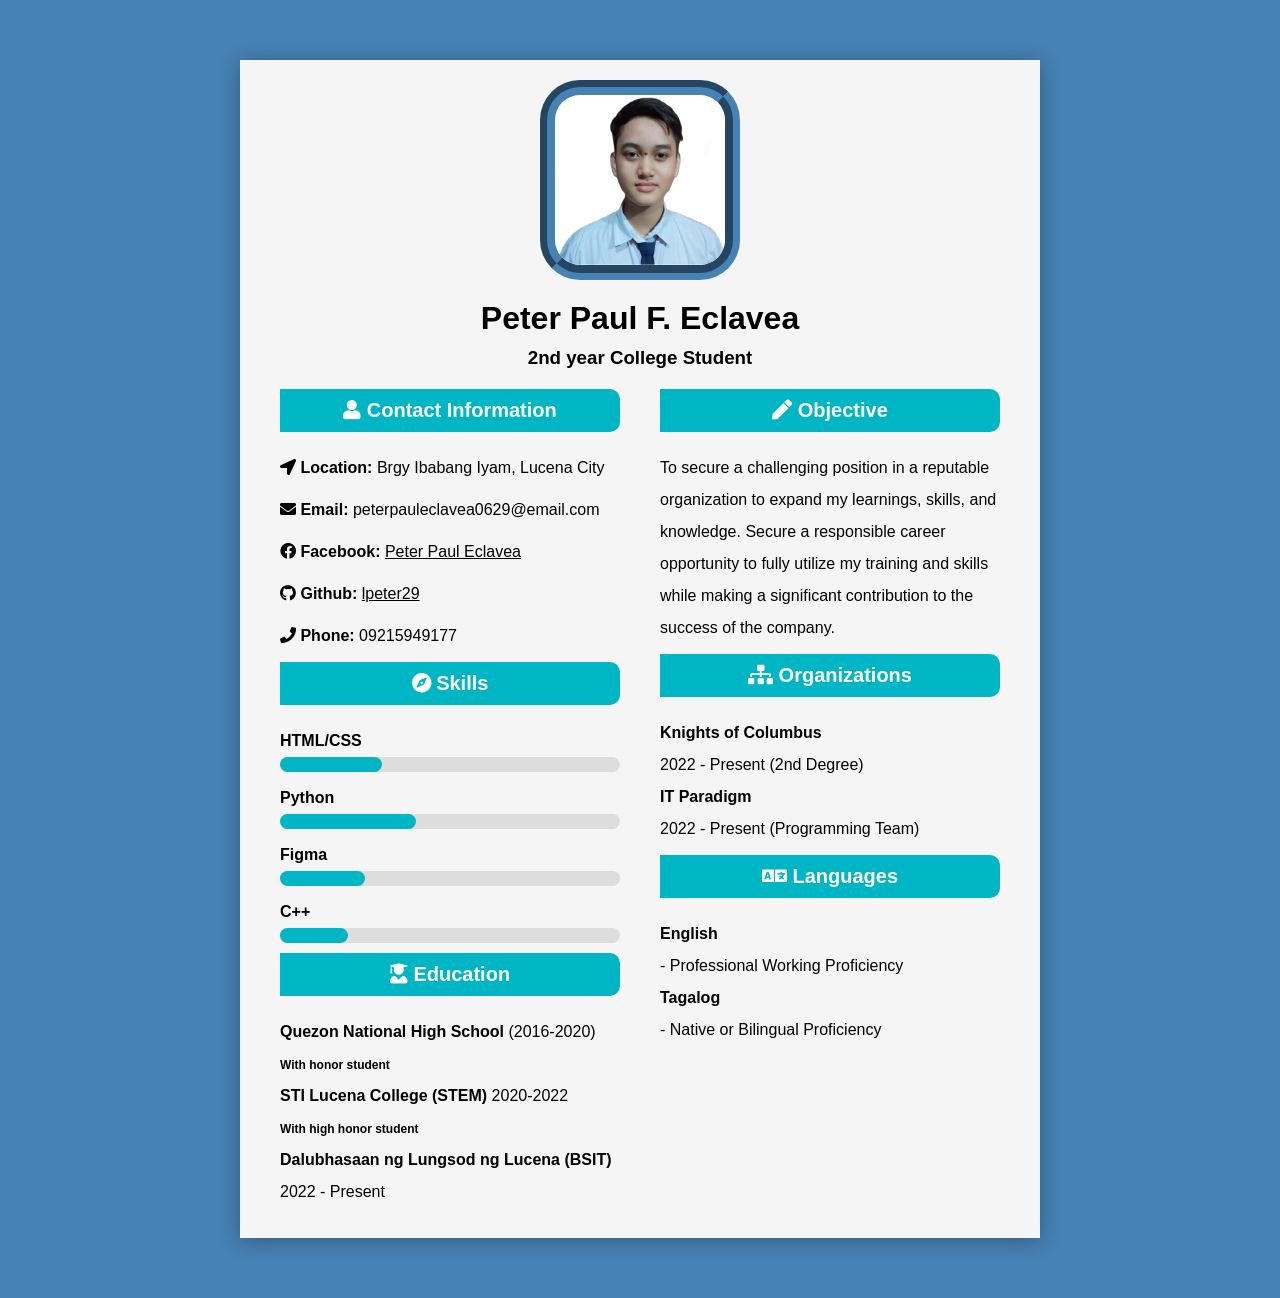
==== index.html @ e134829a "Update index.html" ====
<!DOCTYPE html>
<html lang="en">

<head>
    <meta charset="UTF-8">
    <meta http-equiv="X-UA-Compatible" content="IE=edge">
    <meta name="viewport" content="width=device-width, initial-scale=1.0">
    <title>Responsive_Resume-Eclavea</title>
	<link rel="stylesheet" href="https://cdnjs.cloudflare.com/ajax/libs/font-awesome/5.15.4/css/all.min.css">
    <style>
        * {
            box-sizing: border-box;
            margin: 0;
            padding: 0;
            font-family: 'Georgia', sans-serif;
        }

        body {
            background: steelblue;
        }

        .container {
            background: #f5f5f5;
            max-width: 800px;
            margin: 60px auto;
            padding: 20px;
            box-shadow: 0 2px 20px rgba(0, 0, 0, 0.3);
        }

        .header {
            text-align: center;
            margin-bottom: 20px;
        }

        .img-area {
            width: 200px;
            height: 200px;
            border-radius: 20%;
            overflow: hidden;
            margin: 0 auto 20px;
            border: 15px groove steelblue;
        }

        .img-area img {
            width: 100%;
			height: 100%;
            display: block;
        }

        h1,
        h3 {
            margin-bottom: 10px;
        }

        h2 {
			text-align: center;
            background: #00b6c4;
            color: #fff;
            padding: 10px;
            border-radius: 0 10px 10px 0;
            margin-bottom: 20px;
            font-size: 20px;
        }
        .honor{
            font-size: 12px;
        }
        .main {
            display: flex;
            flex-wrap: wrap;
        }

        .left,
        .right {
            flex: 1;
            padding: 0 20px;
        }
        a{
            color: black;
        }
        p,
        ul {
            line-height: 2;
            margin-bottom: 10px;
        }

        ul {
            list-style-type: none;
        }

		.skill-bar {
            width: 100%;
            height: 15px;
            background-color: #ddd;
            border-radius: 10px;
            margin-bottom: 10px;
        }

        .skill-bar-fill {
            height: 100%;
            border-radius: 10px;
            background-color: #00b6c4;
        }

        @media only screen and (max-width: 600px) {
            .left,
            .right {
                flex: none;
                width: 100%;
            }
        }
    </style>
</head>

<body>
    <div class="container">
        <div class="header">
            <div class="img-area">
                <img src="PETER PAUL F. ECLAVEA.jpeg" alt="profile_picture">
            </div>
            <h1>Peter Paul F. Eclavea</h1>
            <h3>2nd year College Student</h3>
        </div>

        <div class="main">
            <div class="left">
                <h2><i class="fas fa-user"></i> Contact Information</h2>
                <p><i class="fas fa-location-arrow"></i><strong> Location:</strong> Brgy Ibabang Iyam, Lucena City</p>
                <p><i class="fas fa-envelope"></i><strong> Email:</strong> peterpauleclavea0629@email.com</p>
                <p><i class="fab fa-facebook"></i><strong> Facebook:</strong> <a href="https://www.facebook.com/peterpaul.eclavea?mibextid=ZbWKwL"> Peter Paul Eclavea</a></p>
                <p><i class="fab fa-github"></i><strong> Github:</strong> <a href="https://github.com/lpeter29"> lpeter29</a></p>
                <p><i class="fas fa-phone"></i><strong> Phone:</strong> 09215949177</p>
                <h2><i class="fas fa-compass"></i> Skills</h2>
                <ul>
                    <li><strong>HTML/CSS</strong>
						<div class="skill-bar">
                            <div class="skill-bar-fill" style="width: 30%;"></div>
                        </div>
					</li>
                    <li><strong>Python</strong>
						<div class="skill-bar">
                            <div class="skill-bar-fill" style="width: 40%;"></div>
                        </div>
					</li>
                    <li><strong>Figma</strong>
						<div class="skill-bar">
                            <div class="skill-bar-fill" style="width: 25%;"></div>
                        </div>
					</li>
                    <li><Strong>C++</Strong>
						<div class="skill-bar">
                            <div class="skill-bar-fill" style="width: 20%;"></div>
                        </div>
					</li>
                </ul>
                <h2><i class="fas fa-user-graduate"></i> Education</h2>
                <ul>
                    <li>
                        <strong>Quezon National High School</strong> (2016-2020) <br>
                        <strong class="honor">With honor student</strong> 
                    </li>
                    <li><strong>STI Lucena College (STEM) </strong> 2020-2022 <br>
                        <strong class="honor">With high honor student</strong>
                         </li>
                    <li><strong>Dalubhasaan ng Lungsod ng Lucena (BSIT)</strong> 2022 - Present
                    </li>
                </ul>
            </div>
			<div class="right">
				<h2><i class="fas fa-pen"></i> Objective</h2>
				<p>
					To secure a challenging position in a reputable
					organization to expand my learnings, skills, and
					knowledge. Secure a responsible career
					opportunity to fully utilize my training and skills
					while making a significant contribution to the
					success of the company.
				</p>
				<h2><i class="fas fa-sitemap"></i> Organizations</h2>
				<p>
					<strong>Knights of Columbus</strong><br>
					2022 - Present (2nd Degree)
					<br>
					<strong>IT Paradigm</strong><br>
					2022 - Present (Programming Team)
				</p>
				<h2><i class="fas fa-language"></i> Languages</h2>
				<p>
					<strong>English</strong> <br> - Professional Working Proficiency <br>
					<strong>Tagalog</strong> <br> - Native or Bilingual Proficiency
				</p>
			</div>
        </div>
    </div>
</body>

</html>
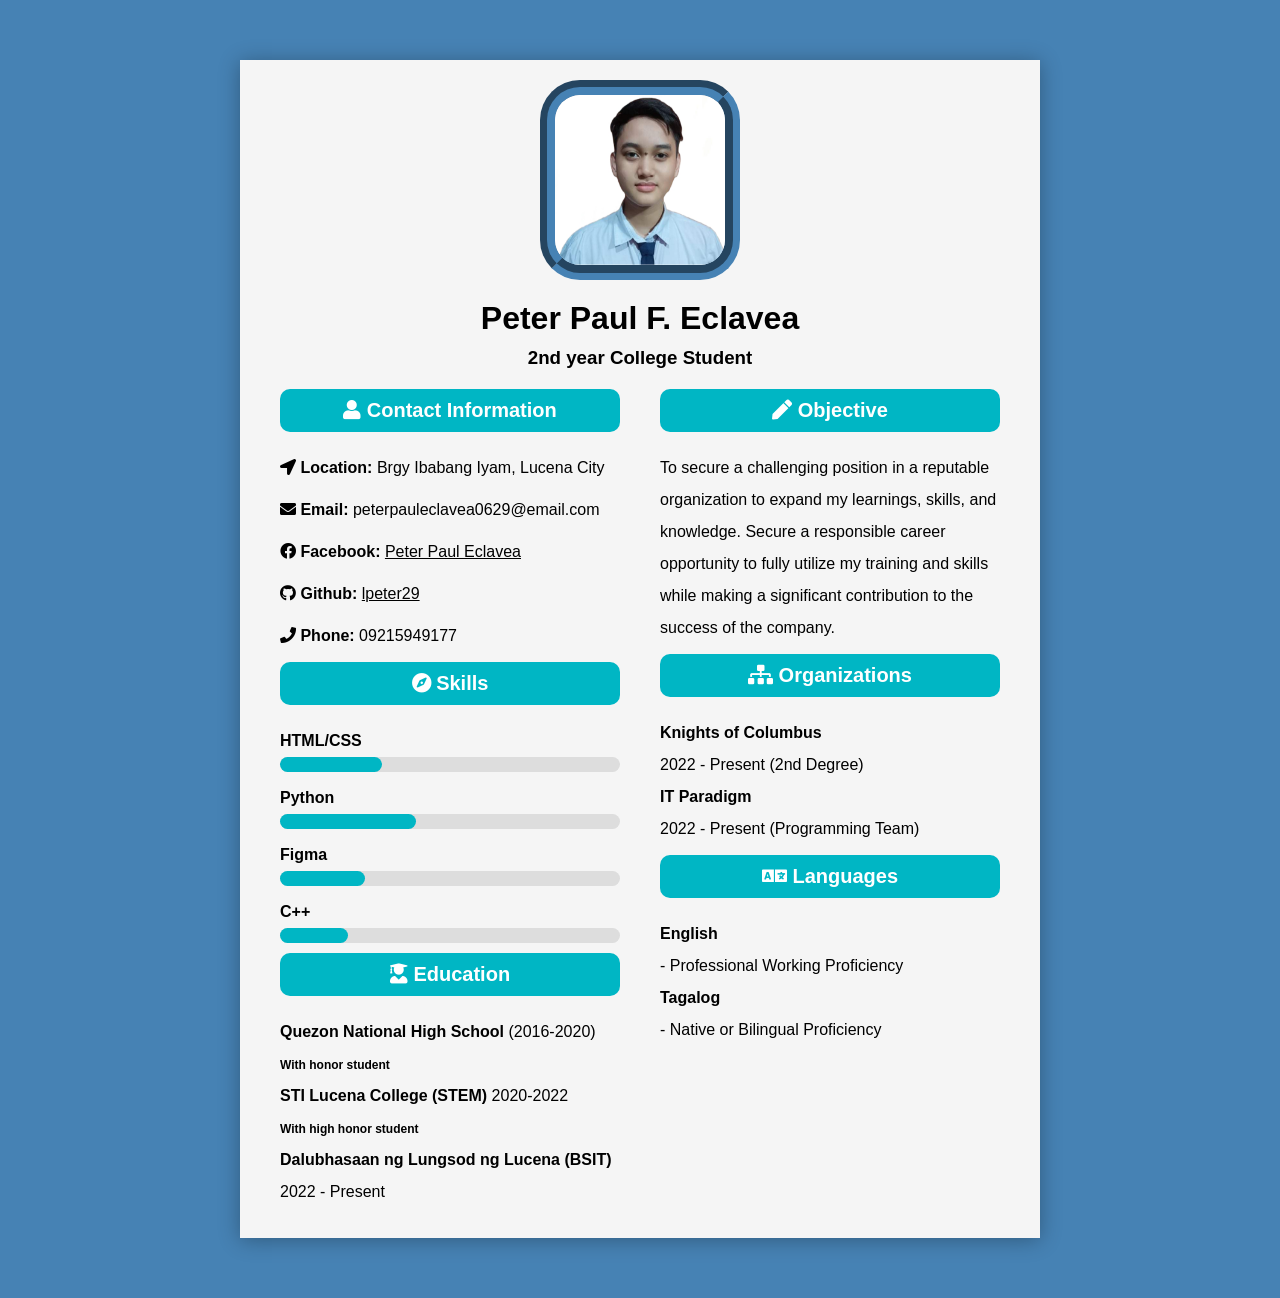
==== commit 70915dbf: "Update index.html" ====
--- a/index.html
+++ b/index.html
@@ -52,12 +52,11 @@
             margin-bottom: 10px;
         }
 
-        h2 {
-			text-align: center;
+        h2 {text-align: center;
             background: #00b6c4;
             color: #fff;
             padding: 10px;
-            border-radius: 0 10px 10px 0;
+            border-radius: 10px;
             margin-bottom: 20px;
             font-size: 20px;
         }
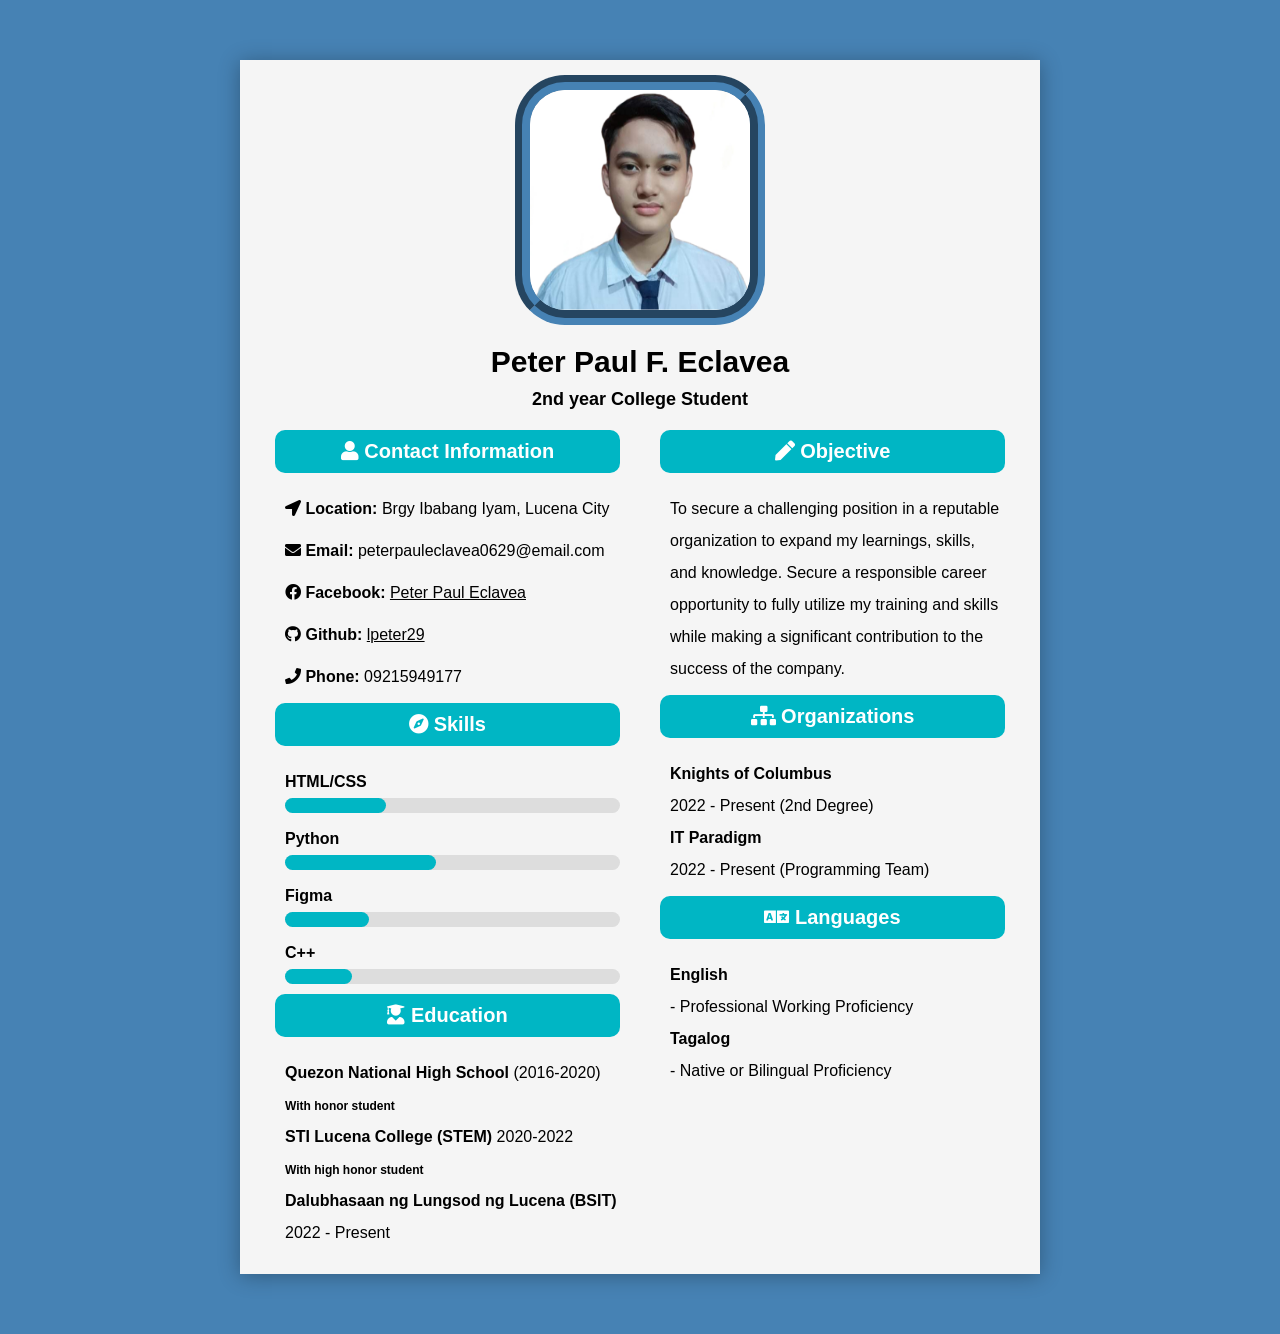
==== commit e59bb97a: "Add files via upload" ====
--- a/index.html
+++ b/index.html
@@ -23,7 +23,7 @@
             background: #f5f5f5;
             max-width: 800px;
             margin: 60px auto;
-            padding: 20px;
+            padding: 15px;
             box-shadow: 0 2px 20px rgba(0, 0, 0, 0.3);
         }
 
@@ -33,8 +33,8 @@
         }
 
         .img-area {
-            width: 200px;
-            height: 200px;
+            width: 250px;
+            height: 250px;
             border-radius: 20%;
             overflow: hidden;
             margin: 0 auto 20px;
@@ -47,12 +47,17 @@
             display: block;
         }
 
-        h1,
         h3 {
-            margin-bottom: 10px;
-        }
-
-        h2 {text-align: center;
+            font-size: 18px;
+            margin-bottom: 10px;
+        }
+        h1{
+            font-size: 30px;
+            margin-bottom: 10px;
+        }
+
+        h2 {
+			text-align: center;
             background: #00b6c4;
             color: #fff;
             padding: 10px;
@@ -80,10 +85,11 @@
         ul {
             line-height: 2;
             margin-bottom: 10px;
+            margin-left: 10px;
         }
 
         ul {
-            list-style-type: none;
+            list-style-type: none;`
         }
 
 		.skill-bar {
@@ -137,7 +143,7 @@
 					</li>
                     <li><strong>Python</strong>
 						<div class="skill-bar">
-                            <div class="skill-bar-fill" style="width: 40%;"></div>
+                            <div class="skill-bar-fill" style="width: 45%;"></div>
                         </div>
 					</li>
                     <li><strong>Figma</strong>
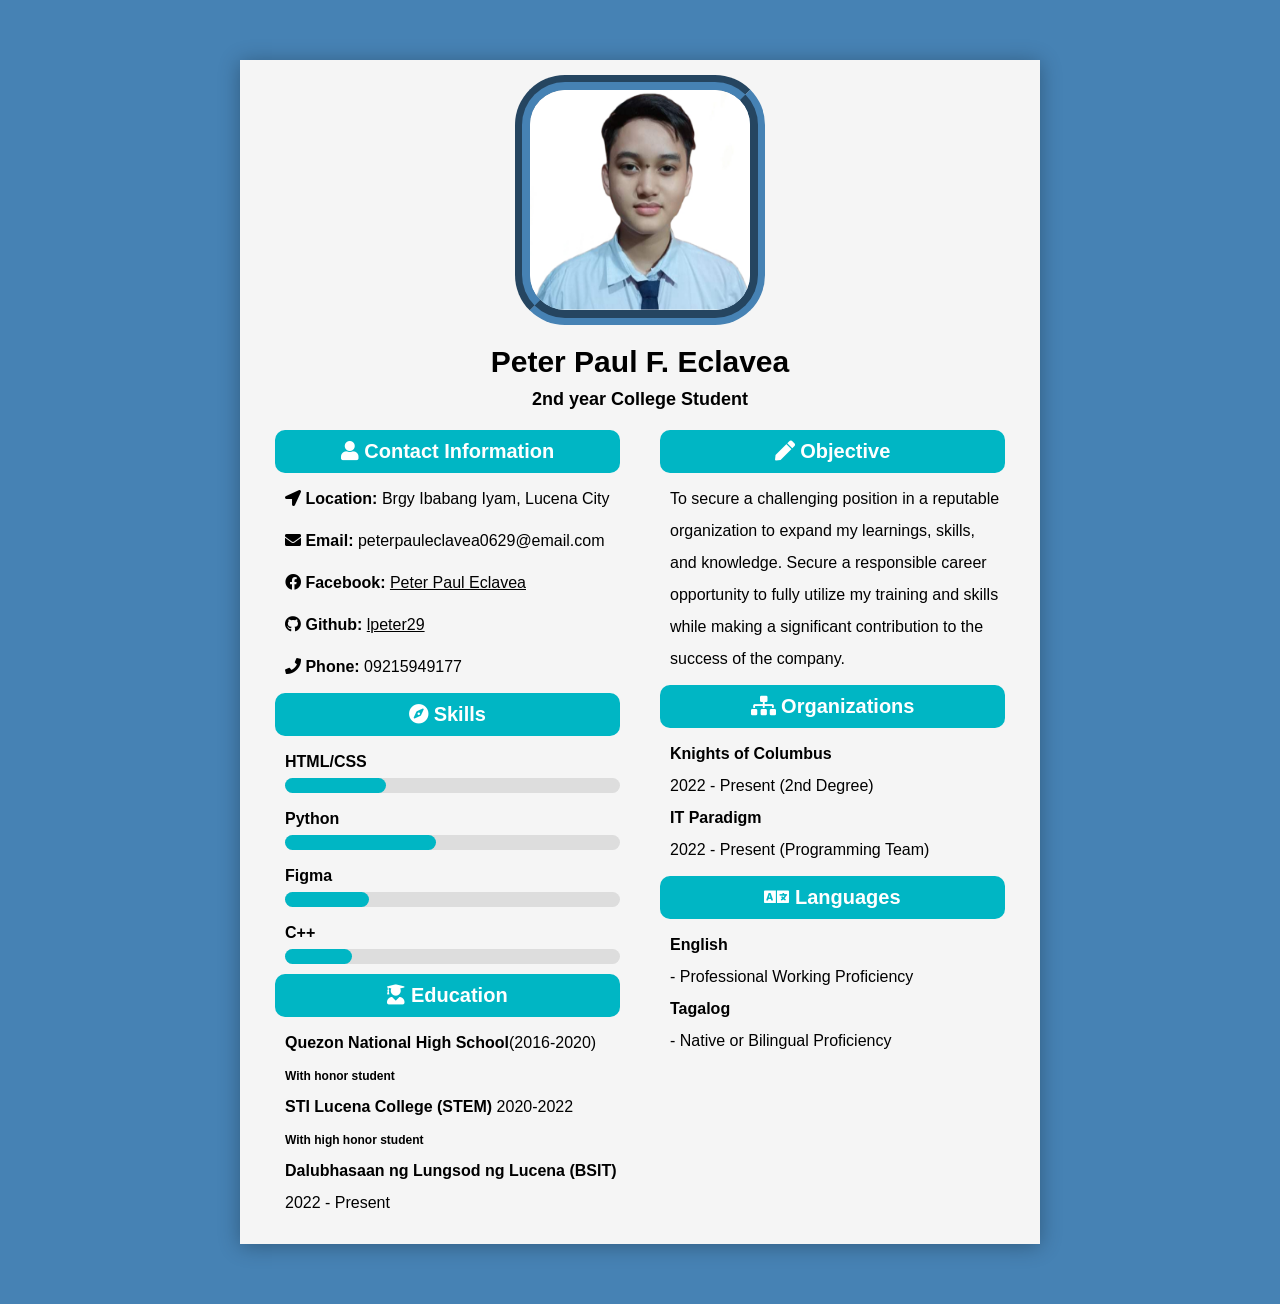
==== commit de5929d6: "Add files via upload" ====
--- a/index.html
+++ b/index.html
@@ -62,7 +62,7 @@
             color: #fff;
             padding: 10px;
             border-radius: 10px;
-            margin-bottom: 20px;
+            margin-bottom: 10px;
             font-size: 20px;
         }
         .honor{
@@ -160,7 +160,7 @@
                 <h2><i class="fas fa-user-graduate"></i> Education</h2>
                 <ul>
                     <li>
-                        <strong>Quezon National High School</strong> (2016-2020) <br>
+                        <strong>Quezon National High School</strong>(2016-2020) <br>
                         <strong class="honor">With honor student</strong> 
                     </li>
                     <li><strong>STI Lucena College (STEM) </strong> 2020-2022 <br>
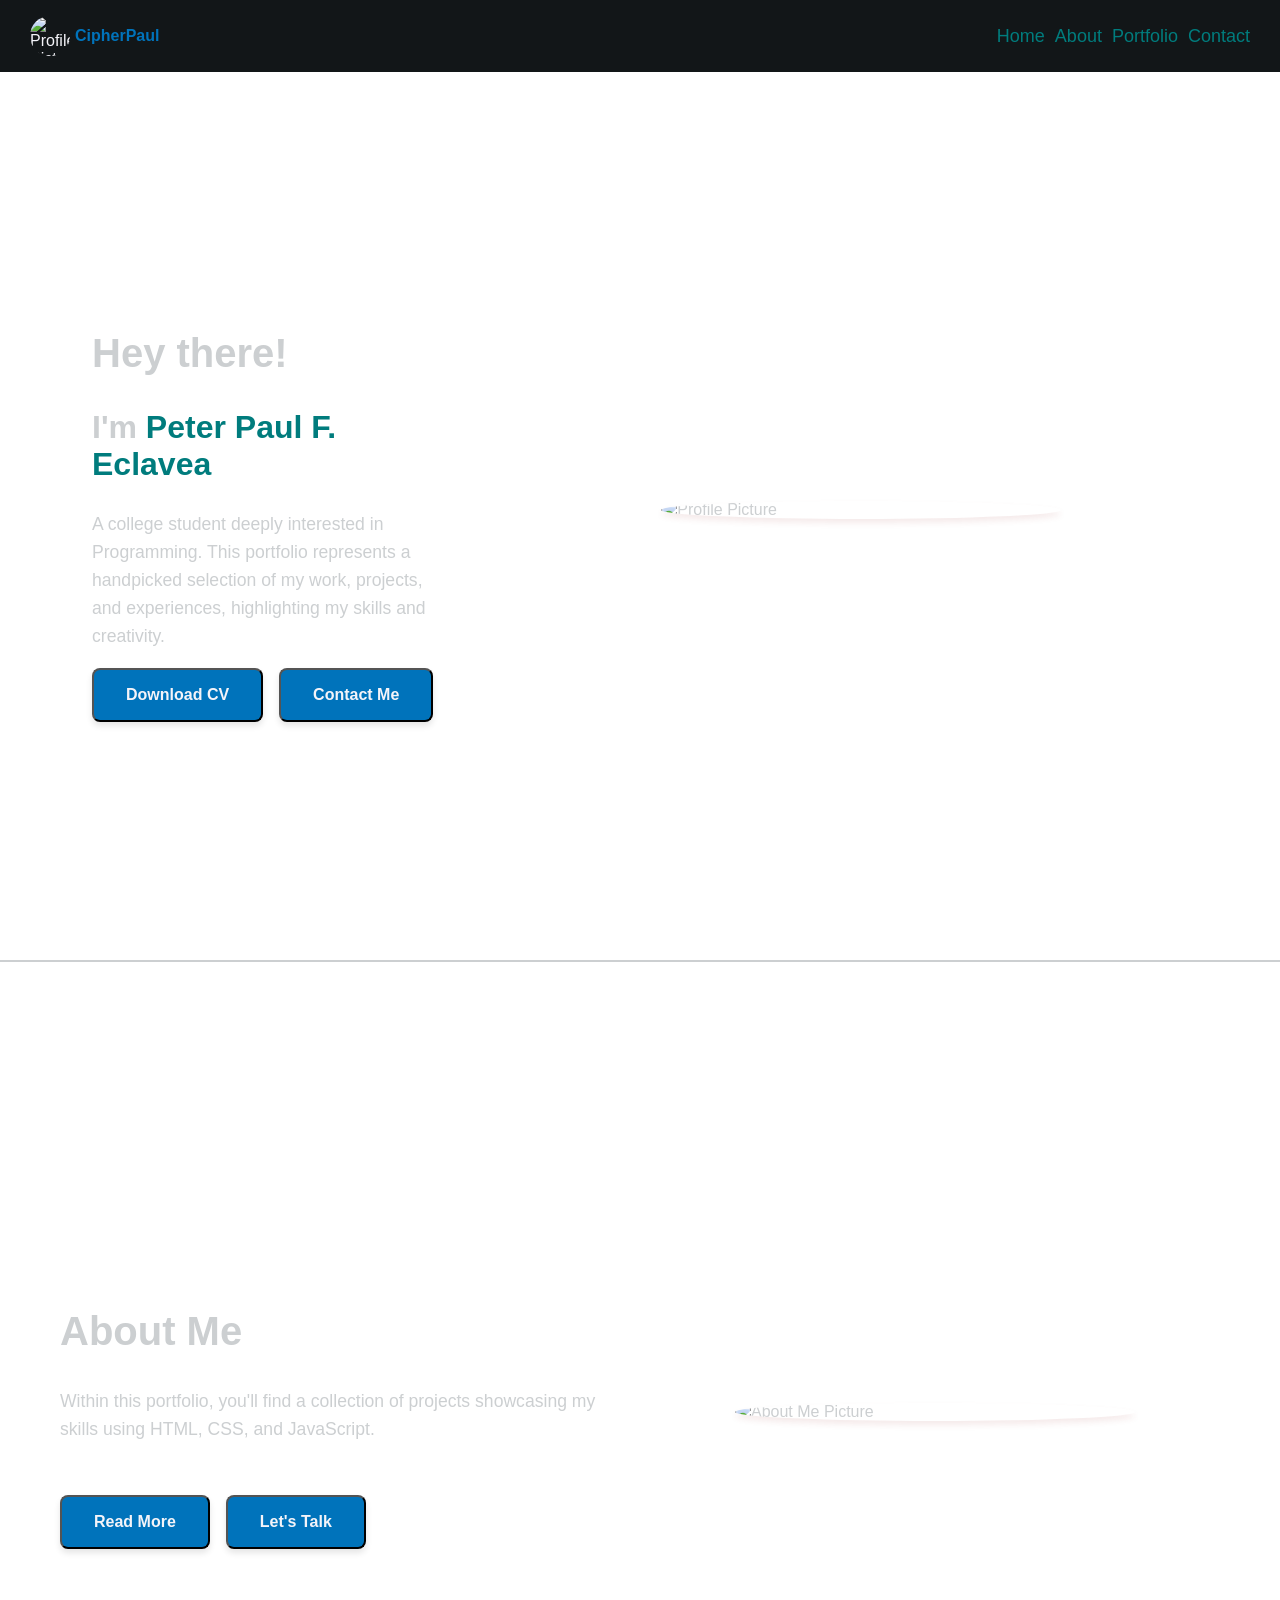
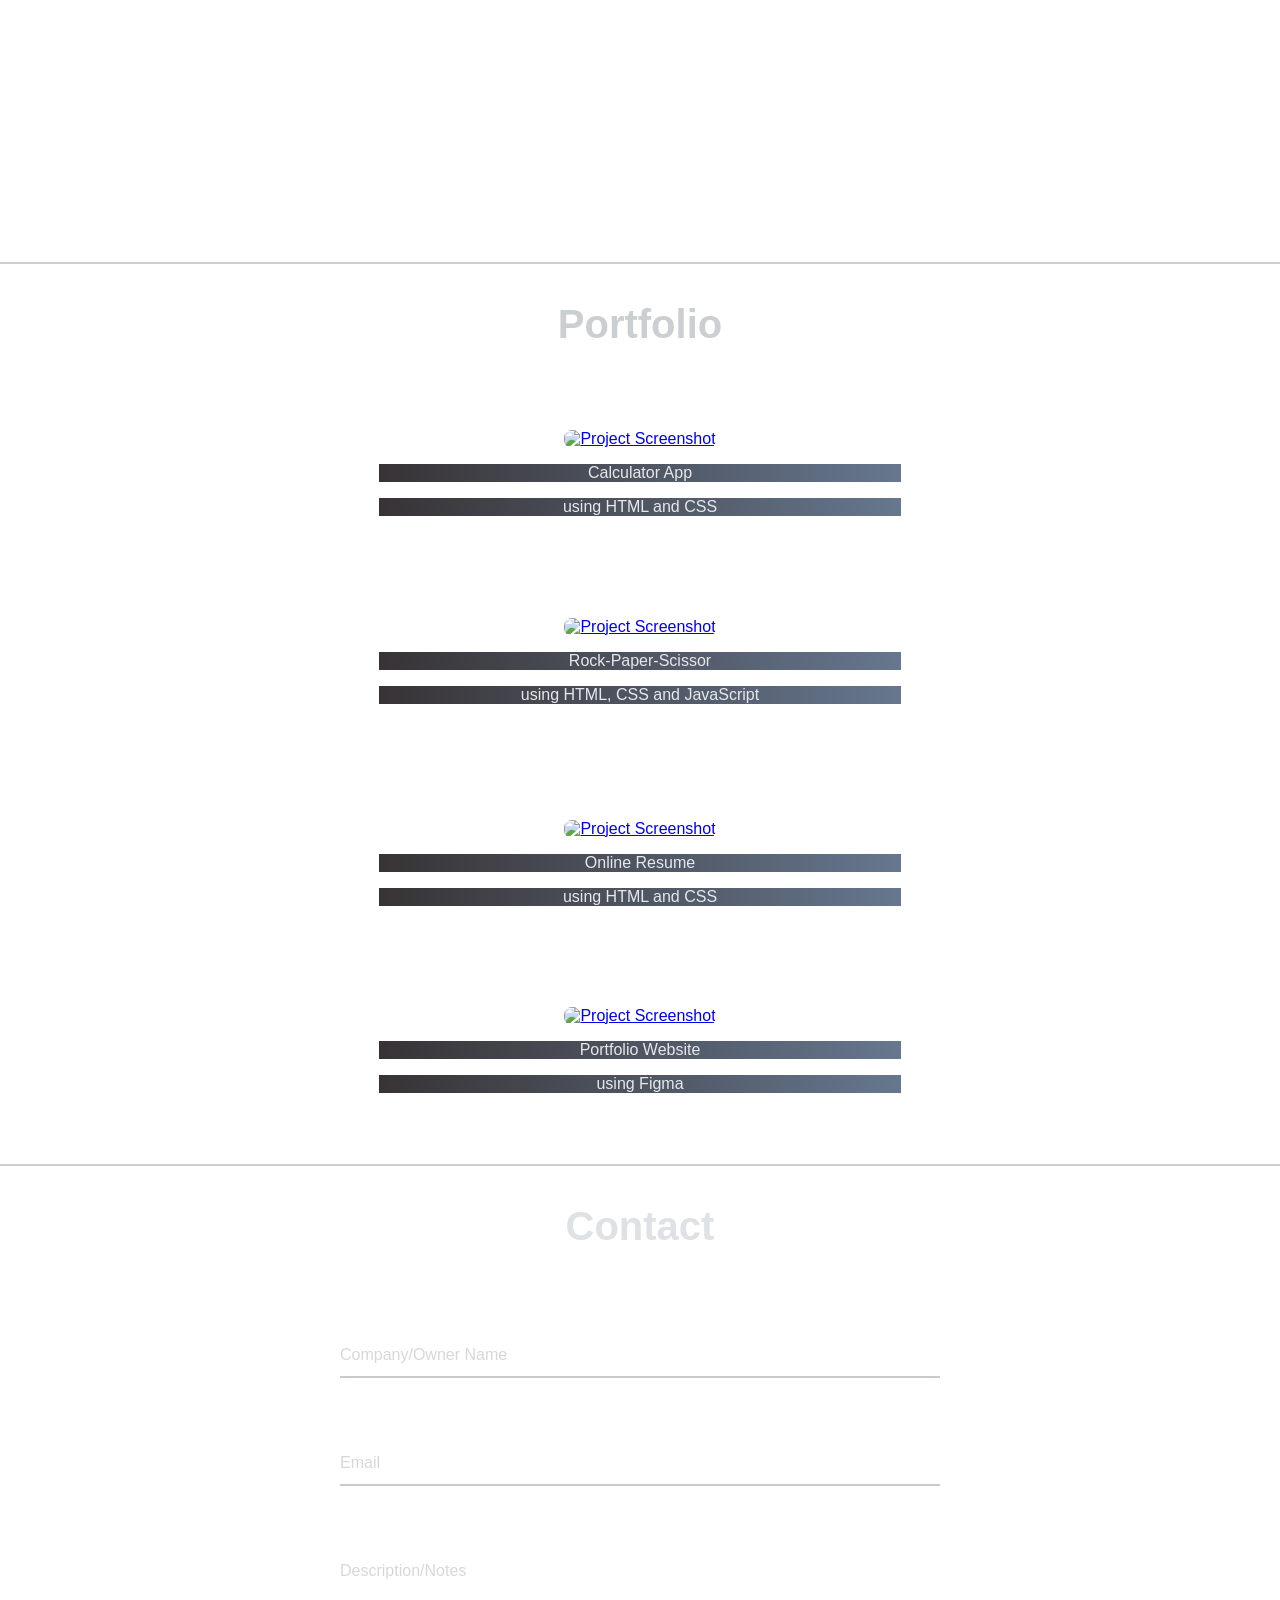
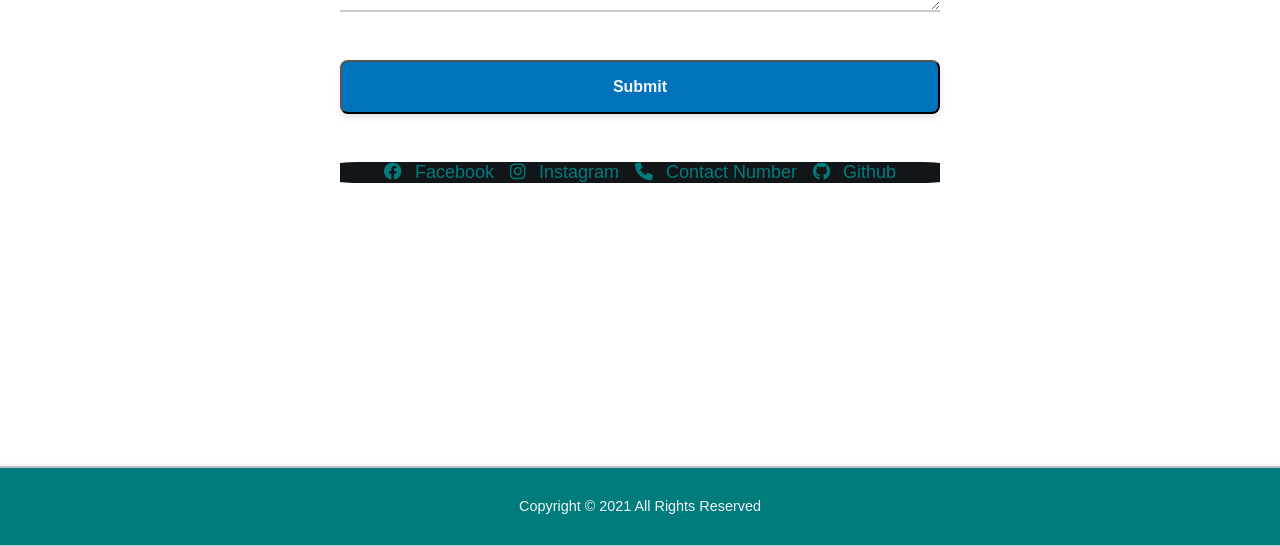
==== commit 68a0568e: "Update index.html" ====
--- a/index.html
+++ b/index.html
@@ -1,201 +1,715 @@
 <!DOCTYPE html>
-<html lang="en">
-
-<head>
+<html>
+  <head>
     <meta charset="UTF-8">
-    <meta http-equiv="X-UA-Compatible" content="IE=edge">
     <meta name="viewport" content="width=device-width, initial-scale=1.0">
-    <title>Responsive_Resume-Eclavea</title>
-	<link rel="stylesheet" href="https://cdnjs.cloudflare.com/ajax/libs/font-awesome/5.15.4/css/all.min.css">
+    <link rel="stylesheet" href="https://cdnjs.cloudflare.com/ajax/libs/font-awesome/6.0.0-beta3/css/all.min.css">
+    <meta name="viewport" content="width=device-width, initial-scale=1.0">
     <style>
-        * {
-            box-sizing: border-box;
-            margin: 0;
-            padding: 0;
-            font-family: 'Georgia', sans-serif;
-        }
-
-        body {
-            background: steelblue;
-        }
-
-        .container {
-            background: #f5f5f5;
-            max-width: 800px;
-            margin: 60px auto;
-            padding: 15px;
-            box-shadow: 0 2px 20px rgba(0, 0, 0, 0.3);
-        }
-
-        .header {
-            text-align: center;
-            margin-bottom: 20px;
-        }
-
-        .img-area {
-            width: 250px;
-            height: 250px;
-            border-radius: 20%;
-            overflow: hidden;
-            margin: 0 auto 20px;
-            border: 15px groove steelblue;
-        }
-
-        .img-area img {
-            width: 100%;
-			height: 100%;
-            display: block;
-        }
-
-        h3 {
-            font-size: 18px;
-            margin-bottom: 10px;
-        }
-        h1{
-            font-size: 30px;
-            margin-bottom: 10px;
-        }
-
-        h2 {
-			text-align: center;
-            background: #00b6c4;
-            color: #fff;
-            padding: 10px;
-            border-radius: 10px;
-            margin-bottom: 10px;
-            font-size: 20px;
-        }
-        .honor{
-            font-size: 12px;
-        }
-        .main {
+      html {
+    font-size: 16px;
+    }
+    /* ========================= BODY ========================= */
+    body {
+        font-family: Arial, sans-serif;
+        color: #dee2e4;
+        margin: 0;
+        padding: 0;
+        background-image: url('Background.png');
+        background-attachment: fixed;
+        background-size: cover;
+        background-repeat: no-repeat;
+    }
+
+
+    /* ========================= MAIN CONTAINER ========================= */
+    .main-container {
+        min-height: 100vh;
+        color: #cccfd1;
+        padding-top: 60px; /* To prevent content from hiding behind the fixed header */
+        width: 100%; /* Ensure it spans the full width */
+    }
+
+
+    /* ========================= HEADER   ========================= */
+    .header {
+        background-color: #121618;
+        color: #F4F4F9;
+        padding: 1rem;
+        padding-right: 30px;    
+        padding-left: 30px;
+        display: flex;
+        justify-content: space-between;
+        align-items: center;
+        position: fixed;
+        width: 100%;
+        top: 0;
+        z-index: 10;
+        box-sizing: border-box; /* Ensures padding is included in the element's total width and height */
+    }
+
+    .header-left {
+        display: flex;
+        align-items: center;
+        gap: 5px;
+    }
+
+    .profile-pic {
+        border-radius: 50%;
+        height: 40px;
+        width: 40px; /* Ensure the image doesn't shrink */
+        object-fit: cover; /* Maintain aspect ratio */
+    }
+
+    .header-name {
+        color: #0073BB;
+        font-size: 1rem;
+    }
+
+    /* ========================= NAVIGATION   ========================= */
+    .nav {
+        display: flex;
+        gap: 10px;
+    }
+
+    .nav-link {
+        color: #007C7D;
+        font-weight: 500;
+        text-decoration: none;
+        transition: color 0.3s ease;
+        font-size: 18px;
+    }
+
+    .nav-link:hover {
+        color: #322fb3;
+        text-decoration: underline;
+    }
+
+    /* Hamburger Menu */
+    .hamburger-menu {
+        display: none;
+        flex-direction: column;
+        cursor: pointer;
+        gap: 4px;
+    }
+
+    .hamburger-bar {
+        width: 25px;
+        height: 3px;
+        background-color: #F4F4F9;
+        transition: all 0.3s ease;
+    }
+
+    .mobile-nav {
+        display: none;
+        flex-direction: column;
+        position: absolute;
+        top: 60px;
+        right: 0;
+        background-color: #121618;
+        width: 100%; /* Adjust to occupy full width */
+        text-align: center;
+    }
+
+    .mobile-nav-link {
+        padding: 10px;
+        border-top: 1px solid #F4F4F9;
+        color: #007C7D;
+        text-decoration: none;
+        transition: background-color 0.3s ease;
+    }
+
+    .mobile-nav-link:hover {
+        background-color: #0073BB;
+        color: #F4F4F9;
+    }
+
+    /* Media Queries */
+    @media (max-width: 768px) {
+        .nav {
+            display: none;
+        }
+        .hamburger-menu {
             display: flex;
-            flex-wrap: wrap;
-        }
-
-        .left,
-        .right {
-            flex: 1;
-            padding: 0 20px;
-        }
-        a{
-            color: black;
-        }
-        p,
-        ul {
-            line-height: 2;
-            margin-bottom: 10px;
-            margin-left: 10px;
-        }
-
-        ul {
-            list-style-type: none;`
-        }
-
-		.skill-bar {
-            width: 100%;
-            height: 15px;
-            background-color: #ddd;
-            border-radius: 10px;
-            margin-bottom: 10px;
-        }
-
-        .skill-bar-fill {
-            height: 100%;
-            border-radius: 10px;
-            background-color: #00b6c4;
-        }
-
-        @media only screen and (max-width: 600px) {
-            .left,
-            .right {
-                flex: none;
-                width: 100%;
+        }
+        .mobile-nav.active {
+            display: flex;
+        }
+    }
+
+    /* ========================= SECTION ========================= */
+    .section {
+        padding: 5px;
+        min-height: 100vh; /* Ensure each section takes up at least the full screen height */
+        display: flex;
+        flex-direction: column;
+        justify-content: center;
+        align-items: center;
+        box-sizing: border-box; /* Ensures padding is included in the element's total width and height */
+    }
+
+    /* Add styles for the horizontal line */
+    hr {
+        width: 100%;
+        border: none;
+        border-top: 2px solid #cccfd1;
+        margin: 0;
+    }
+
+    /* Adjust padding and margins to better use screen space */
+    .home-content, .about-content, .portfolio-projects, .contact-form-container {
+        width: 100%;
+        max-width: 1200px;
+        padding: 20px;
+        box-sizing: border-box; /* Ensures padding is included in the element's total width and height */
+    }
+
+    .home-content, .about-content, .portfolio-projects, .contact-form-container {
+        flex-grow: 1; /* Ensures these sections grow to fill available space */
+    }
+
+
+    /* ========================= HOME SECTION   ========================= */
+    .home-content {
+        display: flex;
+        justify-content: space-between;
+        align-items: center;
+        gap: 20px; /* Adjust the gap as needed */
+    }
+
+    .home-text {
+        flex: 1; /* Adjusts the width of the text container */
+        padding: 2rem;
+    }
+
+    .home-image {
+        flex: 2; /* Adjusts the width of the image container */
+        display: flex;
+        justify-content: center; /* Centers the image horizontally */
+    }
+
+    .highlight {
+        color: #007C7D;
+    }
+
+    .button-group {
+        margin-top: 16px;
+        display: flex;
+        gap: 16px;
+        justify-content: flex-start; /* Aligns buttons to the left */
+    }
+
+    .profile-pic-large {
+        border-radius: 50%;
+        width: 100%;
+        width: 400px;
+        box-shadow: 0 4px 6px rgba(159, 52, 52, 0.1);
+        object-fit: cover; /* Maintain aspect ratio */
+    }
+
+    .home-title {
+        font-size: 2.5rem;
+        font-weight: bold;
+    }
+
+    .home-subtitle {
+        font-size: 2rem;
+        margin-top: 16px;
+    }
+
+    .home-description {
+        margin-top: 16px;
+        font-size: 1.1rem;
+        line-height: 1.6;
+    }
+
+    @media (max-width: 768px) {
+
+      .home-content {
+        flex-direction: column; /* Stack text and image vertically */
+        text-align: center;
+        }
+
+        .home-title {
+            font-size: 2rem;
+        }
+
+        .home-subtitle {
+            font-size: 1.5rem;
+        }
+
+        .home-description {
+            font-size: 1rem;
+        }
+
+        .profile-pic-large {
+            max-width: 300px;
+        }
+    }
+
+    /* ========================= ABOUT SECTION   ========================= */
+    .about-content {
+        display: flex;
+        justify-content: space-between;
+        align-items: center;
+        gap: 20px; /* Adjust the gap as needed */
+    }
+
+    .about-text {
+        flex: 1; /* Adjusts the width of the text container */
+    }
+
+    .about-image {
+        flex: 1; /* Adjusts the width of the image container */
+        display: flex;
+        justify-content: center; /* Centers the image horizontally */
+    }
+
+    .section-title {
+        font-size: 2.5rem;
+        font-weight: bold;
+    }
+
+    .section-description {
+        margin-top: 16px;
+        max-width: 40rem;
+        margin-left: 0; /* Aligns the text content to the left */
+        font-size: 1.1rem;
+        line-height: 1.6;
+    }
+
+    /* Media Queries for About Section */
+    @media (max-width: 768px) {
+      .about-content {
+          flex-direction: column; /* Stack text and image vertically */
+          text-align: center;
+      }
+      .section-title {
+          font-size: 2rem;
+      }
+      .section-description {
+          font-size: 1rem;
+      }
+      .profile-pic-large {
+          max-width: 350px;
+      }
+    }
+
+    /* ========================= PORTFOLIO SECTION   ========================= */
+    .portfolio-projects {
+    margin-top: 0px;
+    display: flex;
+    gap: 25px;
+    justify-content: center;
+    flex-wrap: wrap; /* Wrap projects in smaller screens */
+    }
+
+    .project-card {
+        background-color: transparent;
+        color: #e6e8ea;
+        padding: 20px;
+        border-radius: 25px;
+        text-align: center;
+        flex-basis: 45%; /* Take up about 45% of the container width */
+        margin: 10px;
+    }
+
+    .project-image {
+        border-radius: 8px;
+        height: 100%px;
+        width: 100%;
+    }
+
+    .project-description{
+        background: rgb(55,51,53);
+        background: linear-gradient(90deg, rgba(55,51,53,1) 0%, 
+        rgba(102,119,143,1) 100%, rgba(148,187,233,1) 100%);
+    }
+
+    /* Media Queries for Portfolio Section */
+    @media (max-width: 768px) {
+        .portfolio-projects {
+            flex-direction: column; /* Stack projects vertically */
+            align-items: center;
+        }
+        .project-card {
+            flex-basis: 100%; /* Take up full width on smaller screens */
+        }
+    }
+
+    /* ========================= CONTACT SECTION   ========================= */
+    .contact-form-container {
+        margin-top: 16px;
+        max-width: 40rem;
+        margin-left: auto;
+        margin-right: auto;
+    }
+
+    .contact-form {
+        display: flex;
+        flex-direction: column;
+        gap: 16px;
+    }
+
+    .form-control {
+        position: relative;
+        margin: 16px 0 32px;
+        width: 100%;
+    }
+
+    .form-control input,
+    .form-control textarea {
+        background-color: transparent;
+        border: 0;
+        border-bottom: 2px solid rgb(206, 200, 200);
+        display: block;
+        width: 100%;
+        padding: 12px 0;
+        font-size: 1rem;
+        color: rgb(232, 228, 228);
+    }
+
+    .form-control input:focus,
+    .form-control input:valid,
+    .form-control textarea:focus,
+    .form-control textarea:valid {
+        outline: 0;
+        border-bottom-color: #0073BB;
+    }
+
+    .form-control label {
+        position: absolute;
+        top: 12px;
+        left: 0;
+        pointer-events: none;
+    }
+
+    .form-control label span {
+        display: inline-block;
+        font-size: 1rem;
+        min-width: 5px;
+        color: rgb(219, 214, 214);
+        transition: 0.3s cubic-bezier(0.68, -0.55, 0.265, 1.55);
+    }
+
+    .form-control input:focus + label span,
+    .form-control input:valid + label span,
+    .form-control textarea:focus + label span,
+    .form-control textarea:valid + label span {
+        color: #0073BB;
+        transform: translateY(-24px);
+    }
+
+    /* ========================= SOCIAL LINKS ========================= */
+    .social-links {
+        margin-top: 3rem;
+        display: flex;
+        gap: 16px;
+        justify-content: center;
+        background-color: #121618;
+        border-radius: 5%;
+        font-size: 20px;
+    }
+
+    .nav-link i {
+        margin-right: 8px;
+    }
+
+    .nav-link:hover i {
+        color: #322fb3; /* Match the hover color of the text */
+    }
+
+
+    /* ========================= FOOTER   ========================= */
+    .footer {
+        background-color: #007C7D;
+        color: #F4F4F9;
+        padding: 16px;
+        text-align: center;
+        font-size: 0.9rem;
+        box-shadow: 0 -2px 4px rgba(0, 0, 0, 0.1);
+    }
+
+    /* ========================= BUTTON ========================= */
+    .custom-button {
+        background-color: #0073BB;
+        color: #F4F4F9;
+        padding: 1rem 2rem;
+        border-radius: 8px;
+        box-shadow: 0 4px 6px rgba(0, 0, 0, 0.1);
+        transition: background-color 0.3s ease, transform 0.3s ease, box-shadow 0.3s ease;
+        font-size: 1rem;
+        font-weight: 600;
+        cursor: pointer;
+    }
+
+    .custom-button:hover {
+        background-color: #007C7D;
+        box-shadow: 0 6px 8px rgba(0, 0, 0, 0.2);
+        transform: translateY(-2px);
+    }
+
+    .custom-button:active {
+        background-color: #007C7D;
+        box-shadow: 0 4px 6px rgba(0, 0, 0, 0.1);
+        transform: translateY(0);
+    }
+
+
+    </style>
+  </head>
+  
+<body>
+  <!-- ========================= MAIN CONTAINER ========================= -->
+  <div class="main-container">
+    
+    <!-- ========================= HEADER SECTION ========================= -->
+    <div class="header">
+      <div class="header-left">
+          <img src="icon.png" alt="Profile Picture" class="profile-pic">
+          <h1 class="header-name">CipherPaul</h1>
+      </div>
+      <nav class="nav">
+          <a href="#home" class="nav-link">Home</a>
+          <a href="#about" class="nav-link">About</a>
+          <a href="#portfolio" class="nav-link">Portfolio</a>
+          <a href="#contact" class="nav-link">Contact</a>
+      </nav>
+      <div class="hamburger-menu">
+          <span class="hamburger-bar"></span>
+          <span class="hamburger-bar"></span>
+          <span class="hamburger-bar"></span>
+      </div>
+      <div class="mobile-nav">
+        <a href="#home" class="mobile-nav-link">Home</a>
+        <a href="#about" class="mobile-nav-link">About</a>
+        <a href="#portfolio" class="mobile-nav-link">Portfolio</a>
+        <a href="#contact" class="mobile-nav-link">Contact</a>
+    </div>  
+  </div>
+      
+    <!-- ========================= HOME SECTION ========================= -->
+    <section id="home" class="section home">
+      <div class="home-content">
+        <div class="home-text">
+          <h1 class="home-title">Hey there!</h1>
+          <h2 class="home-subtitle">I'm <span class="highlight">Peter Paul F. Eclavea</span></h2>
+          <p class="home-description">
+            A college student deeply interested in Programming. This portfolio represents a handpicked selection of my work, 
+            projects, and experiences, highlighting my skills and creativity.
+          </p>
+          <div class="button-group">
+            <button id="download-cv" class="custom-button">Download CV</button>
+            <button id="contact-me" class="custom-button">Contact Me</button>
+          </div>
+        </div>
+        <div class="home-image">
+          <img src="E-SPORTS_PETER PAUL F. ECLAVEA.jpeg" alt="Profile Picture" class="profile-pic-large">
+        </div>
+      </div>
+    </section>
+    <hr>
+
+    <!-- ========================= ABOUT SECTION ========================= -->
+    <section id="about" class="section about">
+      <div class="about-content">
+        <div class="about-text">
+          <h2 class="section-title">About Me</h2>
+          <p class="section-description">Within this portfolio, you'll find a collection of projects showcasing my skills 
+            using HTML, CSS, and JavaScript.</p>
+            <br>
+          <div class="button-group">
+            <button id="read-more" class="custom-button">Read More</button>
+            <button id="lets-talk" class="custom-button">Let's Talk</button>
+          </div>
+        </div>
+        <div class="about-image">
+          <img src="Figma1 1.png" alt="About Me Picture" class="profile-pic-large">
+        </div>
+      </div>
+    </section>
+    <hr>    
+
+    <!-- ========================= PORTFOLIO SECTION ========================= -->
+    <section id="portfolio" class="section portfolio">
+      <div class="section-content">
+        <h2 class="section-title">Portfolio</h2>
+      </div>
+      <div class="portfolio-projects">
+        <div class="project-card">
+          <a href="https://lpeter29.github.io/ipt101-calculator-app/"
+          target="_blank">
+          <img src="calculator.png" alt="Project Screenshot" class="project-image">
+          </a> 
+          <p class="project-description">
+            Calculator App 
+          </p>
+          <p class="project-description">
+            using HTML and CSS
+          </p>
+        </div>
+        <div class="project-card">
+          <a href="https://lpeter29.github.io/rock-paper-scissor/"
+          target="_blank">
+          <img src="RPS.png" alt="Project Screenshot" class="project-image">
+          </a> 
+          <p class="project-description">
+            Rock-Paper-Scissor 
+          </p>
+          <p class="project-description">
+            using HTML, CSS and JavaScript
+          </p>
+        </div>
+      </div>
+      <div class="portfolio-projects">
+        <div class="project-card">
+          <a href="https://lpeter29.github.io/online-resume/"
+          target="_blank">
+          <img src="Resume.png" alt="Project Screenshot" class="project-image">
+          </a> 
+          <p class="project-description">
+            Online Resume
+          </p>
+          <p class="project-description">
+            using HTML and CSS
+          </p>
+        </div>
+        <div class="project-card">
+          <a href="https://www.figma.com/design/afpDk86HjbRmfwtWAv6ROt/ASSIGNMENT-%232_ECLAVEA?node-id=0-1&t=83sp2s0pV6yRqWm7-1"
+          target="_blank">
+          <img src="Desktop - 1.png" alt="Project Screenshot" class="project-image">
+          </a> 
+          <p class="project-description">
+            Portfolio Website
+          </p>
+          <p class="project-description">
+            using Figma
+          </p>
+        </div>
+      </div>
+    </div>
+    </section>
+    <hr>
+
+    <!-- ========================= CONTACT SECTION ========================= -->
+    <section id="contact" class="section contact">
+      <div class="section-content">
+        <h2 class="section-title">Contact</h2>
+      </div>
+      <div class="contact-form-container">
+        <form class="contact-form">
+          <div class="form-control">
+            <input type="text" required>
+            <label><span>Company/Owner Name</span></label>
+          </div>
+          <div class="form-control">
+            <input type="text" required>
+            <label><span>Email</span></label>
+          </div>
+          <div class="form-control">
+            <textarea required></textarea>
+            <label><span>Description/Notes</span></label>
+          </div>
+          <button id="submit-form" type="submit" class="custom-button">Submit</button>
+        </form>
+        <div class="social-links">
+          <a href="https://www.facebook.com/peterpaul.eclavea?mibextid=ZbWKwL" target="_blank" class="nav-link"><i class="fab fa-facebook"></i> Facebook</a>
+          <a href="https://www.instagram.com/lpeter_29/" target="_blank" class="nav-link"><i class="fab fa-instagram"></i> Instagram</a>
+          <a href="#" id="copy-number" class="nav-link"><i class="fas fa-phone"></i> Contact Number</a>
+          <a href="https://github.com/lpeter29" target="_blank" class="nav-link"><i class="fab fa-github"></i> Github</a>
+        </div>
+  
+      </div>
+    </section>
+    <hr>
+
+    <!-- ========================= FOOTER SECTION ========================= -->
+    <footer class="footer">
+      <p>Copyright &copy; 2021 All Rights Reserved</p>
+    </footer>
+    <hr>
+  </div>
+
+  <script>
+        document.addEventListener('DOMContentLoaded', function() {
+        const links = document.querySelectorAll('.nav-link');
+        links.forEach(link => {
+            link.addEventListener('click', function(e) {
+                e.preventDefault();
+                const targetId = this.getAttribute('href').substring(1);
+                const targetSection = document.getElementById(targetId);
+                if (targetSection) {
+                    window.scrollTo({
+                        top: targetSection.offsetTop - document.querySelector('.header').offsetHeight,
+                        behavior: 'smooth'
+                    });
+                }
+            });
+        });
+
+        const mobileLinks = document.querySelectorAll('.mobile-nav-link');
+        mobileLinks.forEach(link => {
+            link.addEventListener('click', function(e) {
+                e.preventDefault();
+                const targetId = this.getAttribute('href').substring(1);
+                const targetSection = document.getElementById(targetId);
+                if (targetSection) {
+                    // Close mobile navigation menu
+                    mobileNav.classList.remove('active');
+                    document.body.style.overflow = ''; // Re-enable scrolling
+                    // Scroll to section with smooth behavior
+                    window.scrollTo({
+                        top: targetSection.offsetTop - document.querySelector('.header').offsetHeight,
+                        behavior: 'smooth'
+                    });
+                }
+            });
+        });
+
+        const hamburgerMenu = document.querySelector('.hamburger-menu');
+        const mobileNav = document.querySelector('.mobile-nav');
+
+        hamburgerMenu.addEventListener('click', () => {
+            mobileNav.classList.toggle('active');
+            if (mobileNav.classList.contains('active')) {
+                document.body.style.overflow = 'hidden'; // Disable scrolling on the body when menu is open
+            } else {
+                document.body.style.overflow = ''; // Re-enable scrolling when menu is closed
             }
-        }
-    </style>
-</head>
-
-<body>
-    <div class="container">
-        <div class="header">
-            <div class="img-area">
-                <img src="PETER PAUL F. ECLAVEA.jpeg" alt="profile_picture">
-            </div>
-            <h1>Peter Paul F. Eclavea</h1>
-            <h3>2nd year College Student</h3>
-        </div>
-
-        <div class="main">
-            <div class="left">
-                <h2><i class="fas fa-user"></i> Contact Information</h2>
-                <p><i class="fas fa-location-arrow"></i><strong> Location:</strong> Brgy Ibabang Iyam, Lucena City</p>
-                <p><i class="fas fa-envelope"></i><strong> Email:</strong> peterpauleclavea0629@email.com</p>
-                <p><i class="fab fa-facebook"></i><strong> Facebook:</strong> <a href="https://www.facebook.com/peterpaul.eclavea?mibextid=ZbWKwL"> Peter Paul Eclavea</a></p>
-                <p><i class="fab fa-github"></i><strong> Github:</strong> <a href="https://github.com/lpeter29"> lpeter29</a></p>
-                <p><i class="fas fa-phone"></i><strong> Phone:</strong> 09215949177</p>
-                <h2><i class="fas fa-compass"></i> Skills</h2>
-                <ul>
-                    <li><strong>HTML/CSS</strong>
-						<div class="skill-bar">
-                            <div class="skill-bar-fill" style="width: 30%;"></div>
-                        </div>
-					</li>
-                    <li><strong>Python</strong>
-						<div class="skill-bar">
-                            <div class="skill-bar-fill" style="width: 45%;"></div>
-                        </div>
-					</li>
-                    <li><strong>Figma</strong>
-						<div class="skill-bar">
-                            <div class="skill-bar-fill" style="width: 25%;"></div>
-                        </div>
-					</li>
-                    <li><Strong>C++</Strong>
-						<div class="skill-bar">
-                            <div class="skill-bar-fill" style="width: 20%;"></div>
-                        </div>
-					</li>
-                </ul>
-                <h2><i class="fas fa-user-graduate"></i> Education</h2>
-                <ul>
-                    <li>
-                        <strong>Quezon National High School</strong>(2016-2020) <br>
-                        <strong class="honor">With honor student</strong> 
-                    </li>
-                    <li><strong>STI Lucena College (STEM) </strong> 2020-2022 <br>
-                        <strong class="honor">With high honor student</strong>
-                         </li>
-                    <li><strong>Dalubhasaan ng Lungsod ng Lucena (BSIT)</strong> 2022 - Present
-                    </li>
-                </ul>
-            </div>
-			<div class="right">
-				<h2><i class="fas fa-pen"></i> Objective</h2>
-				<p>
-					To secure a challenging position in a reputable
-					organization to expand my learnings, skills, and
-					knowledge. Secure a responsible career
-					opportunity to fully utilize my training and skills
-					while making a significant contribution to the
-					success of the company.
-				</p>
-				<h2><i class="fas fa-sitemap"></i> Organizations</h2>
-				<p>
-					<strong>Knights of Columbus</strong><br>
-					2022 - Present (2nd Degree)
-					<br>
-					<strong>IT Paradigm</strong><br>
-					2022 - Present (Programming Team)
-				</p>
-				<h2><i class="fas fa-language"></i> Languages</h2>
-				<p>
-					<strong>English</strong> <br> - Professional Working Proficiency <br>
-					<strong>Tagalog</strong> <br> - Native or Bilingual Proficiency
-				</p>
-			</div>
-        </div>
-    </div>
+        });
+            
+        // Adding event listeners to buttons for notifications
+        document.getElementById('download-cv').addEventListener('click', function() {
+            alert('CV Downloading...');
+        });
+
+        document.getElementById('contact-me').addEventListener('click', function() {
+            alert('Contact form opening...');
+        });
+
+        document.getElementById('read-more').addEventListener('click', function() {
+            alert('Loading more info...');
+        });
+
+        document.getElementById('lets-talk').addEventListener('click', function() {
+            alert('Opening chat...');
+        });
+
+        document.getElementById('submit-form').addEventListener('click', function(e) {
+            e.preventDefault(); // Prevent form submission for the demo
+            alert('Form submitted!');
+        });
+        document.getElementById('copy-number').addEventListener('click', function(e) {
+            e.preventDefault();
+            const phoneNumber = '09215949177';
+            navigator.clipboard.writeText(phoneNumber).then(function() {
+                alert('Phone number copied to clipboard!');
+            }, function(err) {
+                alert('Failed to copy text: ' + err);
+            });
+        });
+    });
+
+  </script>
 </body>
-
 </html>
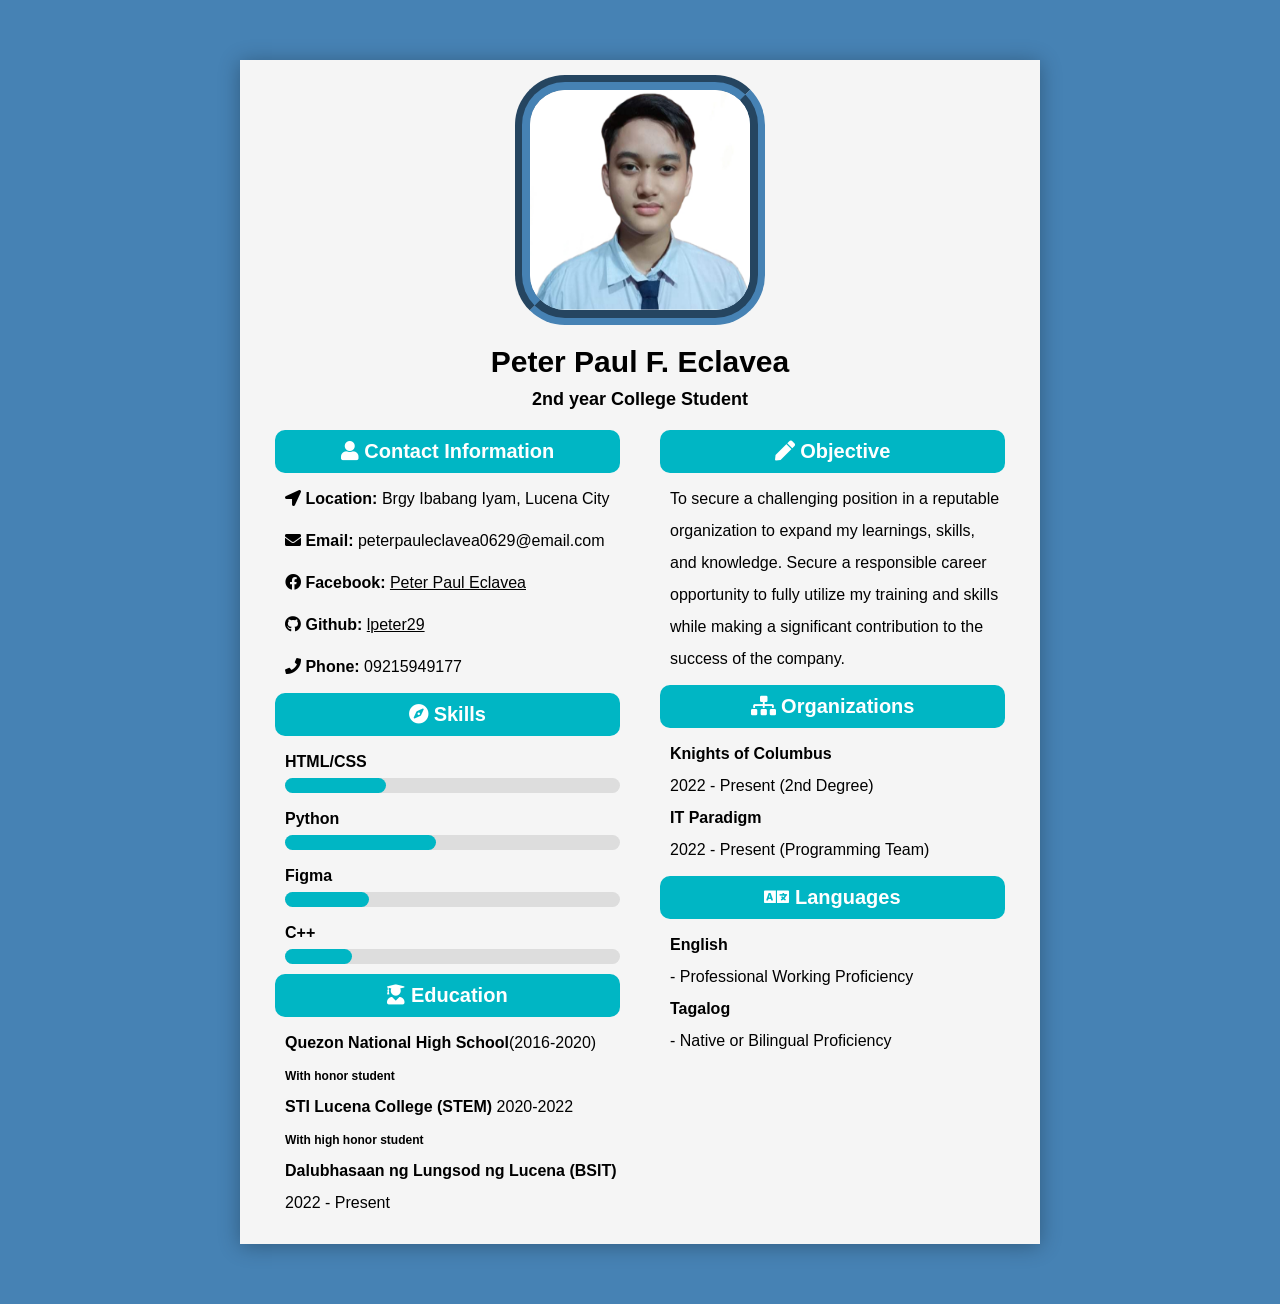
==== commit 49eb001d: "Update index.html" ====
--- a/index.html
+++ b/index.html
@@ -1,715 +1,201 @@
 <!DOCTYPE html>
-<html>
-  <head>
+<html lang="en">
+
+<head>
     <meta charset="UTF-8">
+    <meta http-equiv="X-UA-Compatible" content="IE=edge">
     <meta name="viewport" content="width=device-width, initial-scale=1.0">
-    <link rel="stylesheet" href="https://cdnjs.cloudflare.com/ajax/libs/font-awesome/6.0.0-beta3/css/all.min.css">
-    <meta name="viewport" content="width=device-width, initial-scale=1.0">
+    <title>Responsive_Resume-Eclavea</title>
+	<link rel="stylesheet" href="https://cdnjs.cloudflare.com/ajax/libs/font-awesome/5.15.4/css/all.min.css">
     <style>
-      html {
-    font-size: 16px;
-    }
-    /* ========================= BODY ========================= */
-    body {
-        font-family: Arial, sans-serif;
-        color: #dee2e4;
-        margin: 0;
-        padding: 0;
-        background-image: url('Background.png');
-        background-attachment: fixed;
-        background-size: cover;
-        background-repeat: no-repeat;
-    }
-
-
-    /* ========================= MAIN CONTAINER ========================= */
-    .main-container {
-        min-height: 100vh;
-        color: #cccfd1;
-        padding-top: 60px; /* To prevent content from hiding behind the fixed header */
-        width: 100%; /* Ensure it spans the full width */
-    }
-
-
-    /* ========================= HEADER   ========================= */
-    .header {
-        background-color: #121618;
-        color: #F4F4F9;
-        padding: 1rem;
-        padding-right: 30px;    
-        padding-left: 30px;
-        display: flex;
-        justify-content: space-between;
-        align-items: center;
-        position: fixed;
-        width: 100%;
-        top: 0;
-        z-index: 10;
-        box-sizing: border-box; /* Ensures padding is included in the element's total width and height */
-    }
-
-    .header-left {
-        display: flex;
-        align-items: center;
-        gap: 5px;
-    }
-
-    .profile-pic {
-        border-radius: 50%;
-        height: 40px;
-        width: 40px; /* Ensure the image doesn't shrink */
-        object-fit: cover; /* Maintain aspect ratio */
-    }
-
-    .header-name {
-        color: #0073BB;
-        font-size: 1rem;
-    }
-
-    /* ========================= NAVIGATION   ========================= */
-    .nav {
-        display: flex;
-        gap: 10px;
-    }
-
-    .nav-link {
-        color: #007C7D;
-        font-weight: 500;
-        text-decoration: none;
-        transition: color 0.3s ease;
-        font-size: 18px;
-    }
-
-    .nav-link:hover {
-        color: #322fb3;
-        text-decoration: underline;
-    }
-
-    /* Hamburger Menu */
-    .hamburger-menu {
-        display: none;
-        flex-direction: column;
-        cursor: pointer;
-        gap: 4px;
-    }
-
-    .hamburger-bar {
-        width: 25px;
-        height: 3px;
-        background-color: #F4F4F9;
-        transition: all 0.3s ease;
-    }
-
-    .mobile-nav {
-        display: none;
-        flex-direction: column;
-        position: absolute;
-        top: 60px;
-        right: 0;
-        background-color: #121618;
-        width: 100%; /* Adjust to occupy full width */
-        text-align: center;
-    }
-
-    .mobile-nav-link {
-        padding: 10px;
-        border-top: 1px solid #F4F4F9;
-        color: #007C7D;
-        text-decoration: none;
-        transition: background-color 0.3s ease;
-    }
-
-    .mobile-nav-link:hover {
-        background-color: #0073BB;
-        color: #F4F4F9;
-    }
-
-    /* Media Queries */
-    @media (max-width: 768px) {
-        .nav {
-            display: none;
-        }
-        .hamburger-menu {
+        * {
+            box-sizing: border-box;
+            margin: 0;
+            padding: 0;
+            font-family: 'Georgia', sans-serif;
+        }
+
+        body {
+            background: steelblue;
+        }
+
+        .container {
+            background: #f5f5f5;
+            max-width: 800px;
+            margin: 60px auto;
+            padding: 15px;
+            box-shadow: 0 2px 20px rgba(0, 0, 0, 0.3);
+        }
+
+        .header {
+            text-align: center;
+            margin-bottom: 20px;
+        }
+
+        .img-area {
+            width: 250px;
+            height: 250px;
+            border-radius: 20%;
+            overflow: hidden;
+            margin: 0 auto 20px;
+            border: 15px groove steelblue;
+        }
+
+        .img-area img {
+            width: 100%;
+			height: 100%;
+            display: block;
+        }
+
+        h3 {
+            font-size: 18px;
+            margin-bottom: 10px;
+        }
+        h1{
+            font-size: 30px;
+            margin-bottom: 10px;
+        }
+
+        h2 {
+			text-align: center;
+            background: #00b6c4;
+            color: #fff;
+            padding: 10px;
+            border-radius: 10px;
+            margin-bottom: 10px;
+            font-size: 20px;
+        }
+        .honor{
+            font-size: 12px;
+        }
+        .main {
             display: flex;
-        }
-        .mobile-nav.active {
-            display: flex;
-        }
-    }
-
-    /* ========================= SECTION ========================= */
-    .section {
-        padding: 5px;
-        min-height: 100vh; /* Ensure each section takes up at least the full screen height */
-        display: flex;
-        flex-direction: column;
-        justify-content: center;
-        align-items: center;
-        box-sizing: border-box; /* Ensures padding is included in the element's total width and height */
-    }
-
-    /* Add styles for the horizontal line */
-    hr {
-        width: 100%;
-        border: none;
-        border-top: 2px solid #cccfd1;
-        margin: 0;
-    }
-
-    /* Adjust padding and margins to better use screen space */
-    .home-content, .about-content, .portfolio-projects, .contact-form-container {
-        width: 100%;
-        max-width: 1200px;
-        padding: 20px;
-        box-sizing: border-box; /* Ensures padding is included in the element's total width and height */
-    }
-
-    .home-content, .about-content, .portfolio-projects, .contact-form-container {
-        flex-grow: 1; /* Ensures these sections grow to fill available space */
-    }
-
-
-    /* ========================= HOME SECTION   ========================= */
-    .home-content {
-        display: flex;
-        justify-content: space-between;
-        align-items: center;
-        gap: 20px; /* Adjust the gap as needed */
-    }
-
-    .home-text {
-        flex: 1; /* Adjusts the width of the text container */
-        padding: 2rem;
-    }
-
-    .home-image {
-        flex: 2; /* Adjusts the width of the image container */
-        display: flex;
-        justify-content: center; /* Centers the image horizontally */
-    }
-
-    .highlight {
-        color: #007C7D;
-    }
-
-    .button-group {
-        margin-top: 16px;
-        display: flex;
-        gap: 16px;
-        justify-content: flex-start; /* Aligns buttons to the left */
-    }
-
-    .profile-pic-large {
-        border-radius: 50%;
-        width: 100%;
-        width: 400px;
-        box-shadow: 0 4px 6px rgba(159, 52, 52, 0.1);
-        object-fit: cover; /* Maintain aspect ratio */
-    }
-
-    .home-title {
-        font-size: 2.5rem;
-        font-weight: bold;
-    }
-
-    .home-subtitle {
-        font-size: 2rem;
-        margin-top: 16px;
-    }
-
-    .home-description {
-        margin-top: 16px;
-        font-size: 1.1rem;
-        line-height: 1.6;
-    }
-
-    @media (max-width: 768px) {
-
-      .home-content {
-        flex-direction: column; /* Stack text and image vertically */
-        text-align: center;
-        }
-
-        .home-title {
-            font-size: 2rem;
-        }
-
-        .home-subtitle {
-            font-size: 1.5rem;
-        }
-
-        .home-description {
-            font-size: 1rem;
-        }
-
-        .profile-pic-large {
-            max-width: 300px;
-        }
-    }
-
-    /* ========================= ABOUT SECTION   ========================= */
-    .about-content {
-        display: flex;
-        justify-content: space-between;
-        align-items: center;
-        gap: 20px; /* Adjust the gap as needed */
-    }
-
-    .about-text {
-        flex: 1; /* Adjusts the width of the text container */
-    }
-
-    .about-image {
-        flex: 1; /* Adjusts the width of the image container */
-        display: flex;
-        justify-content: center; /* Centers the image horizontally */
-    }
-
-    .section-title {
-        font-size: 2.5rem;
-        font-weight: bold;
-    }
-
-    .section-description {
-        margin-top: 16px;
-        max-width: 40rem;
-        margin-left: 0; /* Aligns the text content to the left */
-        font-size: 1.1rem;
-        line-height: 1.6;
-    }
-
-    /* Media Queries for About Section */
-    @media (max-width: 768px) {
-      .about-content {
-          flex-direction: column; /* Stack text and image vertically */
-          text-align: center;
-      }
-      .section-title {
-          font-size: 2rem;
-      }
-      .section-description {
-          font-size: 1rem;
-      }
-      .profile-pic-large {
-          max-width: 350px;
-      }
-    }
-
-    /* ========================= PORTFOLIO SECTION   ========================= */
-    .portfolio-projects {
-    margin-top: 0px;
-    display: flex;
-    gap: 25px;
-    justify-content: center;
-    flex-wrap: wrap; /* Wrap projects in smaller screens */
-    }
-
-    .project-card {
-        background-color: transparent;
-        color: #e6e8ea;
-        padding: 20px;
-        border-radius: 25px;
-        text-align: center;
-        flex-basis: 45%; /* Take up about 45% of the container width */
-        margin: 10px;
-    }
-
-    .project-image {
-        border-radius: 8px;
-        height: 100%px;
-        width: 100%;
-    }
-
-    .project-description{
-        background: rgb(55,51,53);
-        background: linear-gradient(90deg, rgba(55,51,53,1) 0%, 
-        rgba(102,119,143,1) 100%, rgba(148,187,233,1) 100%);
-    }
-
-    /* Media Queries for Portfolio Section */
-    @media (max-width: 768px) {
-        .portfolio-projects {
-            flex-direction: column; /* Stack projects vertically */
-            align-items: center;
-        }
-        .project-card {
-            flex-basis: 100%; /* Take up full width on smaller screens */
-        }
-    }
-
-    /* ========================= CONTACT SECTION   ========================= */
-    .contact-form-container {
-        margin-top: 16px;
-        max-width: 40rem;
-        margin-left: auto;
-        margin-right: auto;
-    }
-
-    .contact-form {
-        display: flex;
-        flex-direction: column;
-        gap: 16px;
-    }
-
-    .form-control {
-        position: relative;
-        margin: 16px 0 32px;
-        width: 100%;
-    }
-
-    .form-control input,
-    .form-control textarea {
-        background-color: transparent;
-        border: 0;
-        border-bottom: 2px solid rgb(206, 200, 200);
-        display: block;
-        width: 100%;
-        padding: 12px 0;
-        font-size: 1rem;
-        color: rgb(232, 228, 228);
-    }
-
-    .form-control input:focus,
-    .form-control input:valid,
-    .form-control textarea:focus,
-    .form-control textarea:valid {
-        outline: 0;
-        border-bottom-color: #0073BB;
-    }
-
-    .form-control label {
-        position: absolute;
-        top: 12px;
-        left: 0;
-        pointer-events: none;
-    }
-
-    .form-control label span {
-        display: inline-block;
-        font-size: 1rem;
-        min-width: 5px;
-        color: rgb(219, 214, 214);
-        transition: 0.3s cubic-bezier(0.68, -0.55, 0.265, 1.55);
-    }
-
-    .form-control input:focus + label span,
-    .form-control input:valid + label span,
-    .form-control textarea:focus + label span,
-    .form-control textarea:valid + label span {
-        color: #0073BB;
-        transform: translateY(-24px);
-    }
-
-    /* ========================= SOCIAL LINKS ========================= */
-    .social-links {
-        margin-top: 3rem;
-        display: flex;
-        gap: 16px;
-        justify-content: center;
-        background-color: #121618;
-        border-radius: 5%;
-        font-size: 20px;
-    }
-
-    .nav-link i {
-        margin-right: 8px;
-    }
-
-    .nav-link:hover i {
-        color: #322fb3; /* Match the hover color of the text */
-    }
-
-
-    /* ========================= FOOTER   ========================= */
-    .footer {
-        background-color: #007C7D;
-        color: #F4F4F9;
-        padding: 16px;
-        text-align: center;
-        font-size: 0.9rem;
-        box-shadow: 0 -2px 4px rgba(0, 0, 0, 0.1);
-    }
-
-    /* ========================= BUTTON ========================= */
-    .custom-button {
-        background-color: #0073BB;
-        color: #F4F4F9;
-        padding: 1rem 2rem;
-        border-radius: 8px;
-        box-shadow: 0 4px 6px rgba(0, 0, 0, 0.1);
-        transition: background-color 0.3s ease, transform 0.3s ease, box-shadow 0.3s ease;
-        font-size: 1rem;
-        font-weight: 600;
-        cursor: pointer;
-    }
-
-    .custom-button:hover {
-        background-color: #007C7D;
-        box-shadow: 0 6px 8px rgba(0, 0, 0, 0.2);
-        transform: translateY(-2px);
-    }
-
-    .custom-button:active {
-        background-color: #007C7D;
-        box-shadow: 0 4px 6px rgba(0, 0, 0, 0.1);
-        transform: translateY(0);
-    }
-
-
+            flex-wrap: wrap;
+        }
+
+        .left,
+        .right {
+            flex: 1;
+            padding: 0 20px;
+        }
+        a{
+            color: black;
+        }
+        p,
+        ul {
+            line-height: 2;
+            margin-bottom: 10px;
+            margin-left: 10px;
+        }
+
+        ul {
+            list-style-type: none;`
+        }
+
+		.skill-bar {
+            width: 100%;
+            height: 15px;
+            background-color: #ddd;
+            border-radius: 10px;
+            margin-bottom: 10px;
+        }
+
+        .skill-bar-fill {
+            height: 100%;
+            border-radius: 10px;
+            background-color: #00b6c4;
+        }
+
+        @media only screen and (max-width: 600px) {
+            .left,
+            .right {
+                flex: none;
+                width: 100%;
+            }
+        }
     </style>
-  </head>
-  
+</head>
+
 <body>
-  <!-- ========================= MAIN CONTAINER ========================= -->
-  <div class="main-container">
-    
-    <!-- ========================= HEADER SECTION ========================= -->
-    <div class="header">
-      <div class="header-left">
-          <img src="icon.png" alt="Profile Picture" class="profile-pic">
-          <h1 class="header-name">CipherPaul</h1>
-      </div>
-      <nav class="nav">
-          <a href="#home" class="nav-link">Home</a>
-          <a href="#about" class="nav-link">About</a>
-          <a href="#portfolio" class="nav-link">Portfolio</a>
-          <a href="#contact" class="nav-link">Contact</a>
-      </nav>
-      <div class="hamburger-menu">
-          <span class="hamburger-bar"></span>
-          <span class="hamburger-bar"></span>
-          <span class="hamburger-bar"></span>
-      </div>
-      <div class="mobile-nav">
-        <a href="#home" class="mobile-nav-link">Home</a>
-        <a href="#about" class="mobile-nav-link">About</a>
-        <a href="#portfolio" class="mobile-nav-link">Portfolio</a>
-        <a href="#contact" class="mobile-nav-link">Contact</a>
-    </div>  
-  </div>
-      
-    <!-- ========================= HOME SECTION ========================= -->
-    <section id="home" class="section home">
-      <div class="home-content">
-        <div class="home-text">
-          <h1 class="home-title">Hey there!</h1>
-          <h2 class="home-subtitle">I'm <span class="highlight">Peter Paul F. Eclavea</span></h2>
-          <p class="home-description">
-            A college student deeply interested in Programming. This portfolio represents a handpicked selection of my work, 
-            projects, and experiences, highlighting my skills and creativity.
-          </p>
-          <div class="button-group">
-            <button id="download-cv" class="custom-button">Download CV</button>
-            <button id="contact-me" class="custom-button">Contact Me</button>
-          </div>
+    <div class="container">
+        <div class="header">
+            <div class="img-area">
+                <img src="PETER PAUL F. ECLAVEA.jpeg" alt="profile_picture">
+            </div>
+            <h1>Peter Paul F. Eclavea</h1>
+            <h3>2nd year College Student</h3>
         </div>
-        <div class="home-image">
-          <img src="E-SPORTS_PETER PAUL F. ECLAVEA.jpeg" alt="Profile Picture" class="profile-pic-large">
+
+        <div class="main">
+            <div class="left">
+                <h2><i class="fas fa-user"></i> Contact Information</h2>
+                <p><i class="fas fa-location-arrow"></i><strong> Location:</strong> Brgy Ibabang Iyam, Lucena City</p>
+                <p><i class="fas fa-envelope"></i><strong> Email:</strong> peterpauleclavea0629@email.com</p>
+                <p><i class="fab fa-facebook"></i><strong> Facebook:</strong> <a href="https://www.facebook.com/peterpaul.eclavea?mibextid=ZbWKwL"> Peter Paul Eclavea</a></p>
+                <p><i class="fab fa-github"></i><strong> Github:</strong> <a href="https://github.com/lpeter29"> lpeter29</a></p>
+                <p><i class="fas fa-phone"></i><strong> Phone:</strong> 09215949177</p>
+                <h2><i class="fas fa-compass"></i> Skills</h2>
+                <ul>
+                    <li><strong>HTML/CSS</strong>
+						<div class="skill-bar">
+                            <div class="skill-bar-fill" style="width: 30%;"></div>
+                        </div>
+					</li>
+                    <li><strong>Python</strong>
+						<div class="skill-bar">
+                            <div class="skill-bar-fill" style="width: 45%;"></div>
+                        </div>
+					</li>
+                    <li><strong>Figma</strong>
+						<div class="skill-bar">
+                            <div class="skill-bar-fill" style="width: 25%;"></div>
+                        </div>
+					</li>
+                    <li><Strong>C++</Strong>
+						<div class="skill-bar">
+                            <div class="skill-bar-fill" style="width: 20%;"></div>
+                        </div>
+					</li>
+                </ul>
+                <h2><i class="fas fa-user-graduate"></i> Education</h2>
+                <ul>
+                    <li>
+                        <strong>Quezon National High School</strong>(2016-2020) <br>
+                        <strong class="honor">With honor student</strong> 
+                    </li>
+                    <li><strong>STI Lucena College (STEM) </strong> 2020-2022 <br>
+                        <strong class="honor">With high honor student</strong>
+                         </li>
+                    <li><strong>Dalubhasaan ng Lungsod ng Lucena (BSIT)</strong> 2022 - Present
+                    </li>
+                </ul>
+            </div>
+			<div class="right">
+				<h2><i class="fas fa-pen"></i> Objective</h2>
+				<p>
+					To secure a challenging position in a reputable
+					organization to expand my learnings, skills, and
+					knowledge. Secure a responsible career
+					opportunity to fully utilize my training and skills
+					while making a significant contribution to the
+					success of the company.
+				</p>
+				<h2><i class="fas fa-sitemap"></i> Organizations</h2>
+				<p>
+					<strong>Knights of Columbus</strong><br>
+					2022 - Present (2nd Degree)
+					<br>
+					<strong>IT Paradigm</strong><br>
+					2022 - Present (Programming Team)
+				</p>
+				<h2><i class="fas fa-language"></i> Languages</h2>
+				<p>
+					<strong>English</strong> <br> - Professional Working Proficiency <br>
+					<strong>Tagalog</strong> <br> - Native or Bilingual Proficiency
+				</p>
+			</div>
         </div>
-      </div>
-    </section>
-    <hr>
-
-    <!-- ========================= ABOUT SECTION ========================= -->
-    <section id="about" class="section about">
-      <div class="about-content">
-        <div class="about-text">
-          <h2 class="section-title">About Me</h2>
-          <p class="section-description">Within this portfolio, you'll find a collection of projects showcasing my skills 
-            using HTML, CSS, and JavaScript.</p>
-            <br>
-          <div class="button-group">
-            <button id="read-more" class="custom-button">Read More</button>
-            <button id="lets-talk" class="custom-button">Let's Talk</button>
-          </div>
-        </div>
-        <div class="about-image">
-          <img src="Figma1 1.png" alt="About Me Picture" class="profile-pic-large">
-        </div>
-      </div>
-    </section>
-    <hr>    
-
-    <!-- ========================= PORTFOLIO SECTION ========================= -->
-    <section id="portfolio" class="section portfolio">
-      <div class="section-content">
-        <h2 class="section-title">Portfolio</h2>
-      </div>
-      <div class="portfolio-projects">
-        <div class="project-card">
-          <a href="https://lpeter29.github.io/ipt101-calculator-app/"
-          target="_blank">
-          <img src="calculator.png" alt="Project Screenshot" class="project-image">
-          </a> 
-          <p class="project-description">
-            Calculator App 
-          </p>
-          <p class="project-description">
-            using HTML and CSS
-          </p>
-        </div>
-        <div class="project-card">
-          <a href="https://lpeter29.github.io/rock-paper-scissor/"
-          target="_blank">
-          <img src="RPS.png" alt="Project Screenshot" class="project-image">
-          </a> 
-          <p class="project-description">
-            Rock-Paper-Scissor 
-          </p>
-          <p class="project-description">
-            using HTML, CSS and JavaScript
-          </p>
-        </div>
-      </div>
-      <div class="portfolio-projects">
-        <div class="project-card">
-          <a href="https://lpeter29.github.io/online-resume/"
-          target="_blank">
-          <img src="Resume.png" alt="Project Screenshot" class="project-image">
-          </a> 
-          <p class="project-description">
-            Online Resume
-          </p>
-          <p class="project-description">
-            using HTML and CSS
-          </p>
-        </div>
-        <div class="project-card">
-          <a href="https://www.figma.com/design/afpDk86HjbRmfwtWAv6ROt/ASSIGNMENT-%232_ECLAVEA?node-id=0-1&t=83sp2s0pV6yRqWm7-1"
-          target="_blank">
-          <img src="Desktop - 1.png" alt="Project Screenshot" class="project-image">
-          </a> 
-          <p class="project-description">
-            Portfolio Website
-          </p>
-          <p class="project-description">
-            using Figma
-          </p>
-        </div>
-      </div>
     </div>
-    </section>
-    <hr>
-
-    <!-- ========================= CONTACT SECTION ========================= -->
-    <section id="contact" class="section contact">
-      <div class="section-content">
-        <h2 class="section-title">Contact</h2>
-      </div>
-      <div class="contact-form-container">
-        <form class="contact-form">
-          <div class="form-control">
-            <input type="text" required>
-            <label><span>Company/Owner Name</span></label>
-          </div>
-          <div class="form-control">
-            <input type="text" required>
-            <label><span>Email</span></label>
-          </div>
-          <div class="form-control">
-            <textarea required></textarea>
-            <label><span>Description/Notes</span></label>
-          </div>
-          <button id="submit-form" type="submit" class="custom-button">Submit</button>
-        </form>
-        <div class="social-links">
-          <a href="https://www.facebook.com/peterpaul.eclavea?mibextid=ZbWKwL" target="_blank" class="nav-link"><i class="fab fa-facebook"></i> Facebook</a>
-          <a href="https://www.instagram.com/lpeter_29/" target="_blank" class="nav-link"><i class="fab fa-instagram"></i> Instagram</a>
-          <a href="#" id="copy-number" class="nav-link"><i class="fas fa-phone"></i> Contact Number</a>
-          <a href="https://github.com/lpeter29" target="_blank" class="nav-link"><i class="fab fa-github"></i> Github</a>
-        </div>
-  
-      </div>
-    </section>
-    <hr>
-
-    <!-- ========================= FOOTER SECTION ========================= -->
-    <footer class="footer">
-      <p>Copyright &copy; 2021 All Rights Reserved</p>
-    </footer>
-    <hr>
-  </div>
-
-  <script>
-        document.addEventListener('DOMContentLoaded', function() {
-        const links = document.querySelectorAll('.nav-link');
-        links.forEach(link => {
-            link.addEventListener('click', function(e) {
-                e.preventDefault();
-                const targetId = this.getAttribute('href').substring(1);
-                const targetSection = document.getElementById(targetId);
-                if (targetSection) {
-                    window.scrollTo({
-                        top: targetSection.offsetTop - document.querySelector('.header').offsetHeight,
-                        behavior: 'smooth'
-                    });
-                }
-            });
-        });
-
-        const mobileLinks = document.querySelectorAll('.mobile-nav-link');
-        mobileLinks.forEach(link => {
-            link.addEventListener('click', function(e) {
-                e.preventDefault();
-                const targetId = this.getAttribute('href').substring(1);
-                const targetSection = document.getElementById(targetId);
-                if (targetSection) {
-                    // Close mobile navigation menu
-                    mobileNav.classList.remove('active');
-                    document.body.style.overflow = ''; // Re-enable scrolling
-                    // Scroll to section with smooth behavior
-                    window.scrollTo({
-                        top: targetSection.offsetTop - document.querySelector('.header').offsetHeight,
-                        behavior: 'smooth'
-                    });
-                }
-            });
-        });
-
-        const hamburgerMenu = document.querySelector('.hamburger-menu');
-        const mobileNav = document.querySelector('.mobile-nav');
-
-        hamburgerMenu.addEventListener('click', () => {
-            mobileNav.classList.toggle('active');
-            if (mobileNav.classList.contains('active')) {
-                document.body.style.overflow = 'hidden'; // Disable scrolling on the body when menu is open
-            } else {
-                document.body.style.overflow = ''; // Re-enable scrolling when menu is closed
-            }
-        });
-            
-        // Adding event listeners to buttons for notifications
-        document.getElementById('download-cv').addEventListener('click', function() {
-            alert('CV Downloading...');
-        });
-
-        document.getElementById('contact-me').addEventListener('click', function() {
-            alert('Contact form opening...');
-        });
-
-        document.getElementById('read-more').addEventListener('click', function() {
-            alert('Loading more info...');
-        });
-
-        document.getElementById('lets-talk').addEventListener('click', function() {
-            alert('Opening chat...');
-        });
-
-        document.getElementById('submit-form').addEventListener('click', function(e) {
-            e.preventDefault(); // Prevent form submission for the demo
-            alert('Form submitted!');
-        });
-        document.getElementById('copy-number').addEventListener('click', function(e) {
-            e.preventDefault();
-            const phoneNumber = '09215949177';
-            navigator.clipboard.writeText(phoneNumber).then(function() {
-                alert('Phone number copied to clipboard!');
-            }, function(err) {
-                alert('Failed to copy text: ' + err);
-            });
-        });
-    });
-
-  </script>
 </body>
+
 </html>
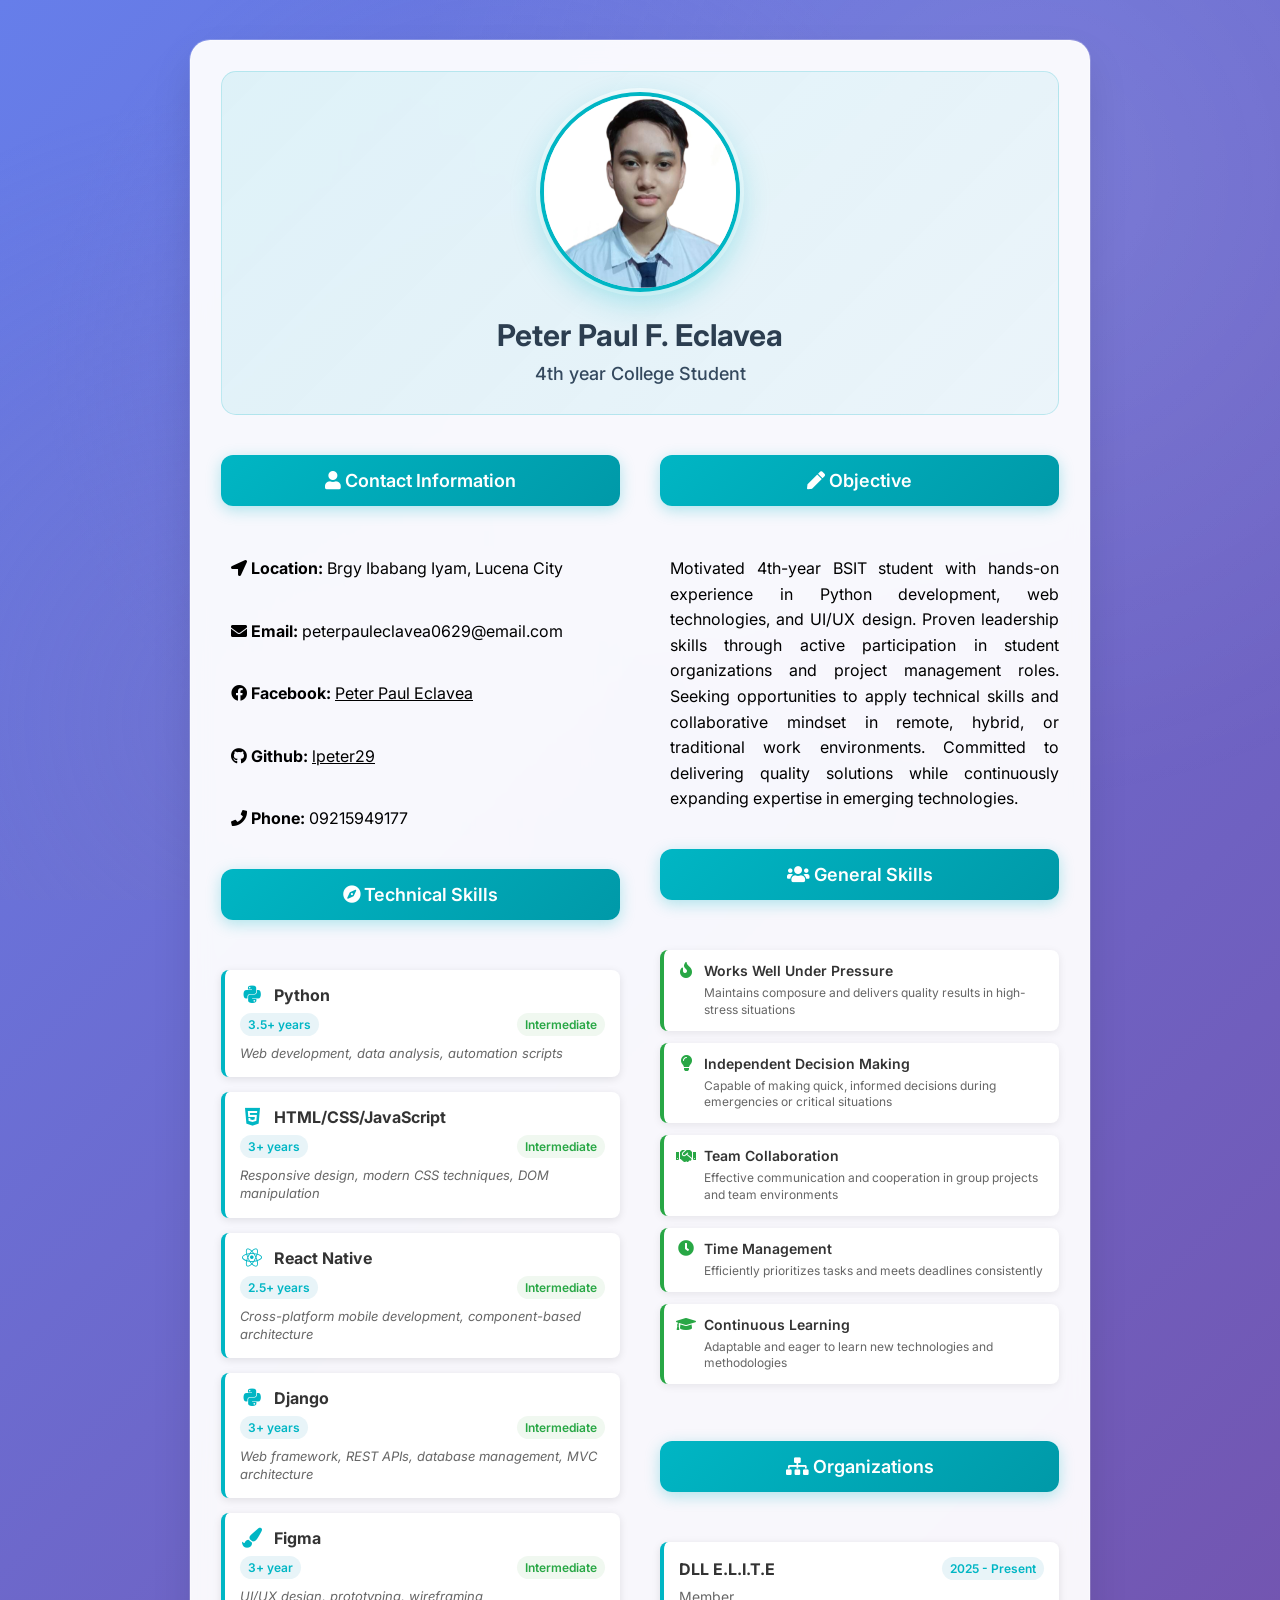
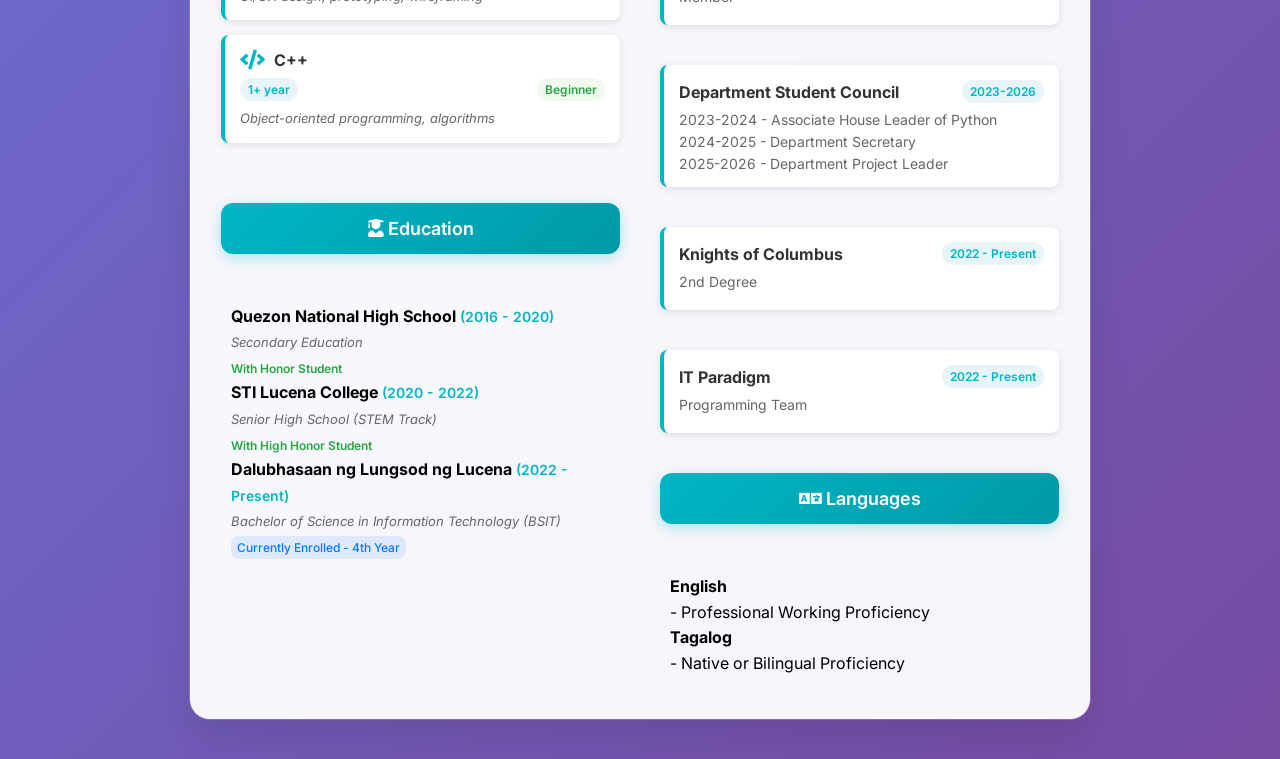
==== commit 551269a4: "Updated Online Resume" ====
--- a/index.html
+++ b/index.html
@@ -7,113 +7,10 @@
     <meta name="viewport" content="width=device-width, initial-scale=1.0">
     <title>Responsive_Resume-Eclavea</title>
 	<link rel="stylesheet" href="https://cdnjs.cloudflare.com/ajax/libs/font-awesome/5.15.4/css/all.min.css">
-    <style>
-        * {
-            box-sizing: border-box;
-            margin: 0;
-            padding: 0;
-            font-family: 'Georgia', sans-serif;
-        }
-
-        body {
-            background: steelblue;
-        }
-
-        .container {
-            background: #f5f5f5;
-            max-width: 800px;
-            margin: 60px auto;
-            padding: 15px;
-            box-shadow: 0 2px 20px rgba(0, 0, 0, 0.3);
-        }
-
-        .header {
-            text-align: center;
-            margin-bottom: 20px;
-        }
-
-        .img-area {
-            width: 250px;
-            height: 250px;
-            border-radius: 20%;
-            overflow: hidden;
-            margin: 0 auto 20px;
-            border: 15px groove steelblue;
-        }
-
-        .img-area img {
-            width: 100%;
-			height: 100%;
-            display: block;
-        }
-
-        h3 {
-            font-size: 18px;
-            margin-bottom: 10px;
-        }
-        h1{
-            font-size: 30px;
-            margin-bottom: 10px;
-        }
-
-        h2 {
-			text-align: center;
-            background: #00b6c4;
-            color: #fff;
-            padding: 10px;
-            border-radius: 10px;
-            margin-bottom: 10px;
-            font-size: 20px;
-        }
-        .honor{
-            font-size: 12px;
-        }
-        .main {
-            display: flex;
-            flex-wrap: wrap;
-        }
-
-        .left,
-        .right {
-            flex: 1;
-            padding: 0 20px;
-        }
-        a{
-            color: black;
-        }
-        p,
-        ul {
-            line-height: 2;
-            margin-bottom: 10px;
-            margin-left: 10px;
-        }
-
-        ul {
-            list-style-type: none;`
-        }
-
-		.skill-bar {
-            width: 100%;
-            height: 15px;
-            background-color: #ddd;
-            border-radius: 10px;
-            margin-bottom: 10px;
-        }
-
-        .skill-bar-fill {
-            height: 100%;
-            border-radius: 10px;
-            background-color: #00b6c4;
-        }
-
-        @media only screen and (max-width: 600px) {
-            .left,
-            .right {
-                flex: none;
-                width: 100%;
-            }
-        }
-    </style>
+    <link rel="preconnect" href="https://fonts.googleapis.com">
+    <link rel="preconnect" href="https://fonts.gstatic.com" crossorigin>
+    <link href="https://fonts.googleapis.com/css2?family=Inter:wght@300;400;500;600;700&family=Source+Sans+Pro:wght@300;400;600;700&display=swap" rel="stylesheet">
+    <link rel="stylesheet" href="styles.css">
 </head>
 
 <body>
@@ -123,7 +20,7 @@
                 <img src="PETER PAUL F. ECLAVEA.jpeg" alt="profile_picture">
             </div>
             <h1>Peter Paul F. Eclavea</h1>
-            <h3>2nd year College Student</h3>
+            <h3>4th year College Student</h3>
         </div>
 
         <div class="main">
@@ -134,60 +31,190 @@
                 <p><i class="fab fa-facebook"></i><strong> Facebook:</strong> <a href="https://www.facebook.com/peterpaul.eclavea?mibextid=ZbWKwL"> Peter Paul Eclavea</a></p>
                 <p><i class="fab fa-github"></i><strong> Github:</strong> <a href="https://github.com/lpeter29"> lpeter29</a></p>
                 <p><i class="fas fa-phone"></i><strong> Phone:</strong> 09215949177</p>
-                <h2><i class="fas fa-compass"></i> Skills</h2>
-                <ul>
-                    <li><strong>HTML/CSS</strong>
-						<div class="skill-bar">
-                            <div class="skill-bar-fill" style="width: 30%;"></div>
-                        </div>
-					</li>
-                    <li><strong>Python</strong>
-						<div class="skill-bar">
-                            <div class="skill-bar-fill" style="width: 45%;"></div>
-                        </div>
-					</li>
-                    <li><strong>Figma</strong>
-						<div class="skill-bar">
-                            <div class="skill-bar-fill" style="width: 25%;"></div>
-                        </div>
-					</li>
-                    <li><Strong>C++</Strong>
-						<div class="skill-bar">
-                            <div class="skill-bar-fill" style="width: 20%;"></div>
-                        </div>
-					</li>
-                </ul>
+                <h2><i class="fas fa-compass"></i> Technical Skills</h2>
+                <div class="skills-container">
+                    <div class="skill-item">
+                        <div class="skill-header">
+                            <i class="fab fa-python"></i>
+                            <span class="skill-name">Python</span>
+                        </div>
+                        <div class="experience-info">
+                            <span class="experience-duration">3.5+ years</span>
+                            <span class="experience-level">Intermediate</span>
+                        </div>
+                        <div class="skill-description">Web development, data analysis, automation scripts</div>
+                    </div>
+                    
+                    <div class="skill-item">
+                        <div class="skill-header">
+                            <i class="fab fa-html5"></i>
+                            <span class="skill-name">HTML/CSS/JavaScript</span>
+                        </div>
+                        <div class="experience-info">
+                            <span class="experience-duration">3+ years</span>
+                            <span class="experience-level">Intermediate</span>
+                        </div>
+                        <div class="skill-description">Responsive design, modern CSS techniques, DOM manipulation</div>
+                    </div>
+                    
+                    <div class="skill-item">
+                        <div class="skill-header">
+                            <i class="fab fa-react"></i>
+                            <span class="skill-name">React Native</span>
+                        </div>
+                        <div class="experience-info">
+                            <span class="experience-duration">2.5+ years</span>
+                            <span class="experience-level">Intermediate</span>
+                        </div>
+                        <div class="skill-description">Cross-platform mobile development, component-based architecture</div>
+                    </div>
+                    
+                    <div class="skill-item">
+                        <div class="skill-header">
+                            <i class="fab fa-python"></i>
+                            <span class="skill-name">Django</span>
+                        </div>
+                        <div class="experience-info">
+                            <span class="experience-duration">3+ years</span>
+                            <span class="experience-level">Intermediate</span>
+                        </div>
+                        <div class="skill-description">Web framework, REST APIs, database management, MVC architecture</div>
+                    </div>
+                    
+                    <div class="skill-item">
+                        <div class="skill-header">
+                            <i class="fas fa-paint-brush"></i>
+                            <span class="skill-name">Figma</span>
+                        </div>
+                        <div class="experience-info">
+                            <span class="experience-duration">3+ year</span>
+                            <span class="experience-level">Intermediate</span>
+                        </div>
+                        <div class="skill-description">UI/UX design, prototyping, wireframing</div>
+                    </div>
+                    
+                    <div class="skill-item">
+                        <div class="skill-header">
+                            <i class="fas fa-code"></i>
+                            <span class="skill-name">C++</span>
+                        </div>
+                        <div class="experience-info">
+                            <span class="experience-duration">1+ year</span>
+                            <span class="experience-level">Beginner</span>
+                        </div>
+                        <div class="skill-description">Object-oriented programming, algorithms</div>
+                    </div>
+                </div>
+                
                 <h2><i class="fas fa-user-graduate"></i> Education</h2>
                 <ul>
                     <li>
-                        <strong>Quezon National High School</strong>(2016-2020) <br>
-                        <strong class="honor">With honor student</strong> 
+                        <strong>Quezon National High School</strong> <span class="education-duration">(2016 - 2020)</span><br>
+                        <span class="education-level">Secondary Education</span><br>
+                        <strong class="honor">With Honor Student</strong>
                     </li>
-                    <li><strong>STI Lucena College (STEM) </strong> 2020-2022 <br>
-                        <strong class="honor">With high honor student</strong>
+                    <li>
+                        <strong>STI Lucena College</strong> <span class="education-duration">(2020 - 2022)</span><br>
+                        <span class="education-level">Senior High School (STEM Track)</span><br>
+                        <strong class="honor">With High Honor Student</strong>
                          </li>
-                    <li><strong>Dalubhasaan ng Lungsod ng Lucena (BSIT)</strong> 2022 - Present
+                    <li>
+                        <strong>Dalubhasaan ng Lungsod ng Lucena</strong> <span class="education-duration">(2022 - Present)</span><br>
+                        <span class="education-level">Bachelor of Science in Information Technology (BSIT)</span><br>
+                        <span class="education-status">Currently Enrolled - 4th Year</span>
                     </li>
                 </ul>
             </div>
 			<div class="right">
 				<h2><i class="fas fa-pen"></i> Objective</h2>
 				<p>
-					To secure a challenging position in a reputable
-					organization to expand my learnings, skills, and
-					knowledge. Secure a responsible career
-					opportunity to fully utilize my training and skills
-					while making a significant contribution to the
-					success of the company.
+					Motivated 4th-year BSIT student with hands-on experience in Python development, 
+					web technologies, and UI/UX design. Proven leadership skills through active 
+					participation in student organizations and project management roles. Seeking 
+					opportunities to apply technical skills and collaborative mindset in remote, 
+					hybrid, or traditional work environments. Committed to delivering quality 
+					solutions while continuously expanding expertise in emerging technologies.
 				</p>
+				
+				<h2><i class="fas fa-users"></i> General Skills</h2>
+				<div class="general-skills-container">
+					<div class="general-skill-item">
+						<div class="general-skill-header">
+							<i class="fas fa-fire"></i>
+							<span class="general-skill-name">Works Well Under Pressure</span>
+						</div>
+						<div class="general-skill-description">Maintains composure and delivers quality results in high-stress situations</div>
+					</div>
+					
+					<div class="general-skill-item">
+						<div class="general-skill-header">
+							<i class="fas fa-lightbulb"></i>
+							<span class="general-skill-name">Independent Decision Making</span>
+						</div>
+						<div class="general-skill-description">Capable of making quick, informed decisions during emergencies or critical situations</div>
+					</div>
+					
+					<div class="general-skill-item">
+						<div class="general-skill-header">
+							<i class="fas fa-handshake"></i>
+							<span class="general-skill-name">Team Collaboration</span>
+						</div>
+						<div class="general-skill-description">Effective communication and cooperation in group projects and team environments</div>
+					</div>
+					
+					<div class="general-skill-item">
+						<div class="general-skill-header">
+							<i class="fas fa-clock"></i>
+							<span class="general-skill-name">Time Management</span>
+						</div>
+						<div class="general-skill-description">Efficiently prioritizes tasks and meets deadlines consistently</div>
+					</div>
+					
+					<div class="general-skill-item">
+						<div class="general-skill-header">
+							<i class="fas fa-graduation-cap"></i>
+							<span class="general-skill-name">Continuous Learning</span>
+						</div>
+						<div class="general-skill-description">Adaptable and eager to learn new technologies and methodologies</div>
+					</div>
+				</div>
+				
 				<h2><i class="fas fa-sitemap"></i> Organizations</h2>
-				<p>
-					<strong>Knights of Columbus</strong><br>
-					2022 - Present (2nd Degree)
-					<br>
-					<strong>IT Paradigm</strong><br>
-					2022 - Present (Programming Team)
-				</p>
+				<div class="organization-item">
+					<div class="org-header">
+						<strong>DLL E.L.I.T.E</strong>
+						<span class="org-duration">2025 - Present</span>
+					</div>
+					<div class="org-role">Member</div>
+				</div>
+				
+				<div class="organization-item">
+					<div class="org-header">
+						<strong>Department Student Council</strong>
+						<span class="org-duration">2023-2026</span>
+					</div>
+					<div class="org-roles">
+						<div class="org-role">2023-2024 - Associate House Leader of Python</div>
+						<div class="org-role">2024-2025 - Department Secretary</div>
+						<div class="org-role">2025-2026 - Department Project Leader</div>
+					</div>
+				</div>
+				
+				<div class="organization-item">
+					<div class="org-header">
+						<strong>Knights of Columbus</strong>
+						<span class="org-duration">2022 - Present</span>
+					</div>
+					<div class="org-role">2nd Degree</div>
+				</div>
+				
+				<div class="organization-item">
+					<div class="org-header">
+						<strong>IT Paradigm</strong>
+						<span class="org-duration">2022 - Present</span>
+					</div>
+					<div class="org-role">Programming Team</div>
+				</div>
 				<h2><i class="fas fa-language"></i> Languages</h2>
 				<p>
 					<strong>English</strong> <br> - Professional Working Proficiency <br>
--- a/styles.css
+++ b/styles.css
@@ -0,0 +1,584 @@
+* {
+    box-sizing: border-box;
+    margin: 0;
+    padding: 0;
+    font-family: 'Inter', 'Source Sans Pro', 'Segoe UI', Tahoma, Geneva, Verdana, 'Helvetica Neue', Arial, sans-serif;
+}
+
+body {
+    background: linear-gradient(135deg, #667eea 0%, #764ba2 100%);
+    min-height: 100vh;
+    position: relative;
+    overflow-x: hidden;
+}
+
+body::before {
+    content: '';
+    position: fixed;
+    top: 0;
+    left: 0;
+    width: 100%;
+    height: 100%;
+    background: 
+        radial-gradient(circle at 20% 80%, rgba(120, 119, 198, 0.3) 0%, transparent 50%),
+        radial-gradient(circle at 80% 20%, rgba(255, 255, 255, 0.1) 0%, transparent 50%),
+        radial-gradient(circle at 40% 40%, rgba(120, 119, 198, 0.2) 0%, transparent 50%);
+    z-index: -1;
+    animation: backgroundShift 20s ease-in-out infinite;
+}
+
+@keyframes backgroundShift {
+    0%, 100% { transform: translateX(0) translateY(0); }
+    25% { transform: translateX(-10px) translateY(-5px); }
+    50% { transform: translateX(5px) translateY(-10px); }
+    75% { transform: translateX(-5px) translateY(5px); }
+}
+
+.container {
+    background: rgba(255, 255, 255, 0.95);
+    backdrop-filter: blur(10px);
+    max-width: 900px;
+    margin: 40px auto;
+    padding: 30px;
+    border-radius: 20px;
+    box-shadow: 
+        0 20px 40px rgba(0, 0, 0, 0.1),
+        0 0 0 1px rgba(255, 255, 255, 0.2);
+    border: 1px solid rgba(255, 255, 255, 0.3);
+    position: relative;
+    z-index: 1;
+}
+
+.header {
+    text-align: center;
+    margin-bottom: 40px;
+    padding: 20px 0;
+    background: linear-gradient(135deg, rgba(0, 182, 196, 0.1) 0%, rgba(0, 182, 196, 0.05) 100%);
+    border-radius: 15px;
+    border: 1px solid rgba(0, 182, 196, 0.2);
+}
+
+.img-area {
+    width: 200px;
+    height: 200px;
+    border-radius: 50%;
+    overflow: hidden;
+    margin: 0 auto 25px;
+    border: 4px solid #00b6c4;
+    box-shadow: 
+        0 10px 30px rgba(0, 182, 196, 0.3),
+        0 0 0 4px rgba(255, 255, 255, 0.8);
+    transition: transform 0.3s ease, box-shadow 0.3s ease;
+}
+
+.img-area:hover {
+    transform: scale(1.05);
+    box-shadow: 
+        0 15px 40px rgba(0, 182, 196, 0.4),
+        0 0 0 4px rgba(255, 255, 255, 0.9);
+}
+
+.img-area img {
+    width: 100%;
+    height: 100%;
+    display: block;
+}
+
+h3 {
+    font-size: 18px;
+    font-weight: 500;
+    margin-bottom: 10px;
+    color: #34495e;
+}
+
+h1 {
+    font-size: 30px;
+    font-weight: 700;
+    margin-bottom: 10px;
+    color: #2c3e50;
+}
+
+h2 {
+    text-align: center;
+    background: linear-gradient(135deg, #00b6c4 0%, #0099a8 100%);
+    color: #fff;
+    padding: 15px 20px;
+    border-radius: 12px;
+    margin-bottom: 25px;
+    font-size: 18px;
+    font-weight: 600;
+    box-shadow: 0 4px 15px rgba(0, 182, 196, 0.3);
+    position: relative;
+    overflow: hidden;
+}
+
+h2::before {
+    content: '';
+    position: absolute;
+    top: 0;
+    left: -100%;
+    width: 100%;
+    height: 100%;
+    background: linear-gradient(90deg, transparent, rgba(255, 255, 255, 0.2), transparent);
+    transition: left 0.5s;
+}
+
+h2:hover::before {
+    left: 100%;
+}
+
+.honor {
+    font-size: 12px;
+    color: #28a745;
+    font-weight: 600;
+}
+
+.education-duration {
+    color: #00b6c4;
+    font-weight: 600;
+    font-size: 14px;
+}
+
+.education-level {
+    color: #666;
+    font-size: 13px;
+    font-style: italic;
+    margin: 2px 0;
+}
+
+.education-status {
+    color: #007bff;
+    font-size: 12px;
+    font-weight: 500;
+    background: rgba(0, 123, 255, 0.1);
+    padding: 2px 6px;
+    border-radius: 8px;
+    display: inline-block;
+    margin-top: 2px;
+}
+
+.main {
+    display: grid;
+    grid-template-columns: 1fr 1fr;
+    gap: 40px;
+    margin-top: 20px;
+    align-items: start;
+}
+
+.left,
+.right {
+    padding: 0;
+    display: flex;
+    flex-direction: column;
+    gap: 25px;
+}
+
+/* Ensure equal height columns on larger screens */
+@media only screen and (min-width: 769px) {
+    .left, .right {
+        min-height: 100%;
+    }
+}
+
+@media only screen and (max-width: 768px) {
+    .main {
+        grid-template-columns: 1fr;
+        gap: 30px;
+    }
+    
+    .left, .right {
+        gap: 20px;
+    }
+}
+
+a {
+    color: black;
+}
+
+p,
+ul {
+    line-height: 1.6;
+    margin-bottom: 12px;
+    margin-left: 10px;
+}
+
+p {
+    text-align: justify;
+    hyphens: auto;
+}
+
+ul {
+    list-style-type: none;
+}
+
+/* Skills Container */
+.skills-container {
+    margin-bottom: 20px;
+}
+
+.skill-item {
+    background: #fff;
+    border-radius: 8px;
+    padding: 15px;
+    margin-bottom: 15px;
+    box-shadow: 0 2px 8px rgba(0, 0, 0, 0.1);
+    border-left: 4px solid #00b6c4;
+    transition: transform 0.2s ease, box-shadow 0.2s ease;
+}
+
+.skill-item:hover {
+    transform: translateY(-2px);
+    box-shadow: 0 4px 12px rgba(0, 0, 0, 0.15);
+}
+
+.skill-header {
+    display: flex;
+    align-items: center;
+    margin-bottom: 8px;
+}
+
+.skill-header i {
+    font-size: 20px;
+    color: #00b6c4;
+    margin-right: 10px;
+    width: 24px;
+    text-align: center;
+}
+
+.skill-name {
+    font-weight: bold;
+    font-size: 16px;
+    color: #333;
+}
+
+.experience-info {
+    display: flex;
+    justify-content: space-between;
+    margin-bottom: 8px;
+    font-size: 14px;
+}
+
+.experience-duration {
+    background: #e8f4f8;
+    color: #00b6c4;
+    padding: 4px 8px;
+    border-radius: 12px;
+    font-weight: 600;
+    font-size: 12px;
+}
+
+.experience-level {
+    background: #f0f8f0;
+    color: #28a745;
+    padding: 4px 8px;
+    border-radius: 12px;
+    font-weight: 600;
+    font-size: 12px;
+}
+
+.skill-description {
+    color: #666;
+    font-size: 13px;
+    line-height: 1.4;
+    font-style: italic;
+}
+
+/* General Skills */
+.general-skills-container {
+    margin-bottom: 20px;
+}
+
+.general-skill-item {
+    background: #fff;
+    border-radius: 8px;
+    padding: 12px;
+    margin-bottom: 12px;
+    box-shadow: 0 2px 8px rgba(0, 0, 0, 0.08);
+    border-left: 4px solid #28a745;
+    transition: transform 0.2s ease, box-shadow 0.2s ease;
+}
+
+.general-skill-item:hover {
+    transform: translateY(-1px);
+    box-shadow: 0 4px 12px rgba(0, 0, 0, 0.12);
+}
+
+.general-skill-header {
+    display: flex;
+    align-items: center;
+    margin-bottom: 6px;
+}
+
+.general-skill-header i {
+    font-size: 16px;
+    color: #28a745;
+    margin-right: 8px;
+    width: 20px;
+    text-align: center;
+}
+
+.general-skill-name {
+    font-weight: 600;
+    font-size: 14px;
+    color: #333;
+}
+
+.general-skill-description {
+    color: #666;
+    font-size: 12px;
+    line-height: 1.4;
+    margin-left: 28px;
+}
+
+/* Organizations */
+.organization-item {
+    background: #fff;
+    border-radius: 8px;
+    padding: 15px;
+    margin-bottom: 15px;
+    box-shadow: 0 2px 8px rgba(0, 0, 0, 0.1);
+    border-left: 4px solid #00b6c4;
+    transition: transform 0.2s ease, box-shadow 0.2s ease;
+}
+
+.organization-item:hover {
+    transform: translateY(-2px);
+    box-shadow: 0 4px 12px rgba(0, 0, 0, 0.15);
+}
+
+.org-header {
+    display: flex;
+    justify-content: space-between;
+    align-items: center;
+    margin-bottom: 8px;
+}
+
+.org-header strong {
+    color: #333;
+    font-size: 16px;
+}
+
+.org-duration {
+    background: #e8f4f8;
+    color: #00b6c4;
+    padding: 4px 8px;
+    border-radius: 12px;
+    font-weight: 600;
+    font-size: 12px;
+}
+
+.org-role {
+    color: #666;
+    font-size: 14px;
+    margin-bottom: 5px;
+}
+
+.org-roles .org-role:last-child {
+    margin-bottom: 0;
+}
+
+/* Large Tablets and Small Laptops */
+@media only screen and (max-width: 1024px) {
+    .container {
+        max-width: 95%;
+        margin: 30px auto;
+        padding: 25px;
+    }
+    
+    .main {
+        gap: 30px;
+    }
+}
+
+/* Tablets */
+@media only screen and (max-width: 768px) {
+    .container {
+        margin: 20px auto;
+        padding: 20px;
+        border-radius: 15px;
+    }
+    
+    .header {
+        margin-bottom: 30px;
+        padding: 15px 0;
+    }
+    
+    .img-area {
+        width: 150px;
+        height: 150px;
+        margin-bottom: 20px;
+    }
+    
+    h1 {
+        font-size: 24px;
+    }
+    
+    h2 {
+        font-size: 16px;
+        padding: 12px 15px;
+        margin-bottom: 20px;
+    }
+    
+    .main {
+        gap: 25px;
+    }
+    
+    .skill-item, .general-skill-item, .organization-item {
+        padding: 12px;
+    }
+}
+
+/* Large Mobile Devices */
+@media only screen and (max-width: 600px) {
+    .container {
+        margin: 15px auto;
+        padding: 15px;
+        border-radius: 12px;
+    }
+    
+    .header {
+        margin-bottom: 25px;
+        padding: 12px 0;
+    }
+    
+    .img-area {
+        width: 120px;
+        height: 120px;
+        margin-bottom: 15px;
+    }
+    
+    h1 {
+        font-size: 22px;
+    }
+    
+    h3 {
+        font-size: 16px;
+    }
+    
+    h2 {
+        font-size: 15px;
+        padding: 10px 12px;
+        margin-bottom: 18px;
+    }
+    
+    .main {
+        gap: 20px;
+    }
+    
+    .skill-item, .general-skill-item, .organization-item {
+        padding: 10px;
+        margin-bottom: 10px;
+    }
+    
+    .experience-info {
+        flex-direction: column;
+        gap: 5px;
+    }
+    
+    .skill-header i {
+        font-size: 16px;
+    }
+    
+    .skill-name {
+        font-size: 14px;
+    }
+    
+    .org-header {
+        flex-direction: column;
+        align-items: flex-start;
+        gap: 5px;
+    }
+    
+    .org-header strong {
+        font-size: 14px;
+    }
+    
+    .general-skill-header i {
+        font-size: 14px;
+    }
+    
+    .general-skill-name {
+        font-size: 13px;
+    }
+    
+    .general-skill-description {
+        font-size: 11px;
+        margin-left: 22px;
+    }
+}
+
+/* Small Mobile Devices */
+@media only screen and (max-width: 480px) {
+    .container {
+        margin: 10px auto;
+        padding: 12px;
+        border-radius: 10px;
+    }
+    
+    .header {
+        margin-bottom: 20px;
+        padding: 10px 0;
+    }
+    
+    .img-area {
+        width: 100px;
+        height: 100px;
+        margin-bottom: 12px;
+    }
+    
+    h1 {
+        font-size: 20px;
+    }
+    
+    h3 {
+        font-size: 14px;
+    }
+    
+    h2 {
+        font-size: 14px;
+        padding: 8px 10px;
+        margin-bottom: 15px;
+    }
+    
+    .main {
+        gap: 15px;
+    }
+    
+    .skill-item, .general-skill-item, .organization-item {
+        padding: 8px;
+        margin-bottom: 8px;
+    }
+    
+    .skill-header i {
+        font-size: 14px;
+    }
+    
+    .skill-name {
+        font-size: 13px;
+    }
+    
+    .general-skill-header i {
+        font-size: 12px;
+    }
+    
+    .general-skill-name {
+        font-size: 12px;
+    }
+    
+    .general-skill-description {
+        font-size: 10px;
+        margin-left: 20px;
+    }
+    
+    .org-header strong {
+        font-size: 13px;
+    }
+    
+    .education-duration {
+        font-size: 12px;
+    }
+    
+    .education-level {
+        font-size: 11px;
+    }
+}
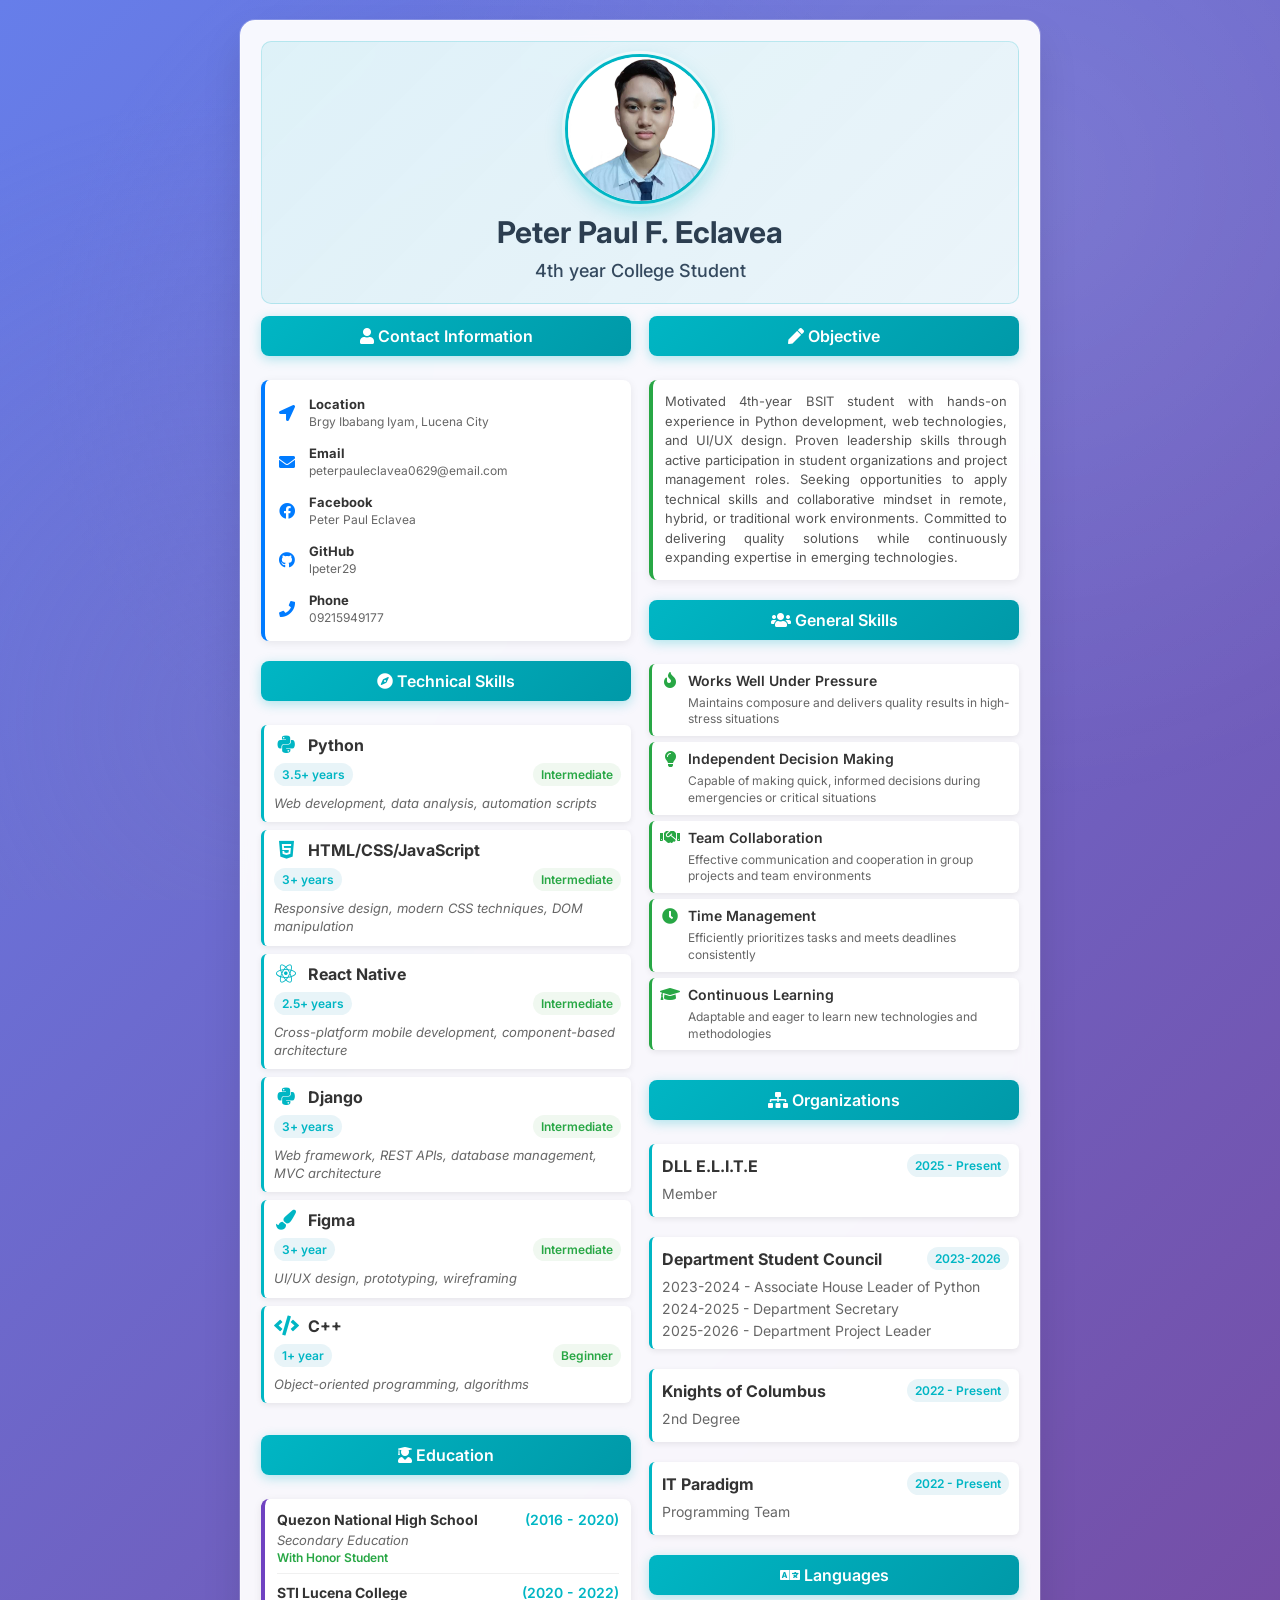
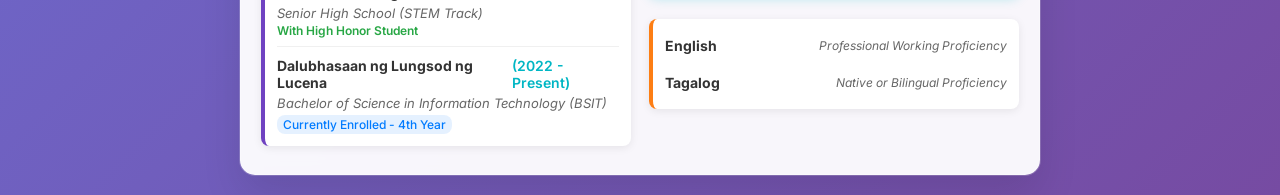
==== commit a47acbf9: "Added Effects and Responsiveness" ====
--- a/index.html
+++ b/index.html
@@ -26,11 +26,43 @@
         <div class="main">
             <div class="left">
                 <h2><i class="fas fa-user"></i> Contact Information</h2>
-                <p><i class="fas fa-location-arrow"></i><strong> Location:</strong> Brgy Ibabang Iyam, Lucena City</p>
-                <p><i class="fas fa-envelope"></i><strong> Email:</strong> peterpauleclavea0629@email.com</p>
-                <p><i class="fab fa-facebook"></i><strong> Facebook:</strong> <a href="https://www.facebook.com/peterpaul.eclavea?mibextid=ZbWKwL"> Peter Paul Eclavea</a></p>
-                <p><i class="fab fa-github"></i><strong> Github:</strong> <a href="https://github.com/lpeter29"> lpeter29</a></p>
-                <p><i class="fas fa-phone"></i><strong> Phone:</strong> 09215949177</p>
+                <div class="contact-card">
+                    <div class="contact-item">
+                        <i class="fas fa-location-arrow"></i>
+                        <div class="contact-details">
+                            <strong>Location</strong>
+                            <span>Brgy Ibabang Iyam, Lucena City</span>
+                        </div>
+                    </div>
+                    <div class="contact-item">
+                        <i class="fas fa-envelope"></i>
+                        <div class="contact-details">
+                            <strong>Email</strong>
+                            <span>peterpauleclavea0629@email.com</span>
+                        </div>
+                    </div>
+                    <div class="contact-item">
+                        <i class="fab fa-facebook"></i>
+                        <div class="contact-details">
+                            <strong>Facebook</strong>
+                            <a href="https://www.facebook.com/peterpaul.eclavea?mibextid=ZbWKwL">Peter Paul Eclavea</a>
+                        </div>
+                    </div>
+                    <div class="contact-item">
+                        <i class="fab fa-github"></i>
+                        <div class="contact-details">
+                            <strong>GitHub</strong>
+                            <a href="https://github.com/lpeter29">lpeter29</a>
+                        </div>
+                    </div>
+                    <div class="contact-item">
+                        <i class="fas fa-phone"></i>
+                        <div class="contact-details">
+                            <strong>Phone</strong>
+                            <span>09215949177</span>
+                        </div>
+                    </div>
+                </div>
                 <h2><i class="fas fa-compass"></i> Technical Skills</h2>
                 <div class="skills-container">
                     <div class="skill-item">
@@ -107,34 +139,45 @@
                 </div>
                 
                 <h2><i class="fas fa-user-graduate"></i> Education</h2>
-                <ul>
-                    <li>
-                        <strong>Quezon National High School</strong> <span class="education-duration">(2016 - 2020)</span><br>
-                        <span class="education-level">Secondary Education</span><br>
-                        <strong class="honor">With Honor Student</strong>
-                    </li>
-                    <li>
-                        <strong>STI Lucena College</strong> <span class="education-duration">(2020 - 2022)</span><br>
-                        <span class="education-level">Senior High School (STEM Track)</span><br>
-                        <strong class="honor">With High Honor Student</strong>
-                         </li>
-                    <li>
-                        <strong>Dalubhasaan ng Lungsod ng Lucena</strong> <span class="education-duration">(2022 - Present)</span><br>
-                        <span class="education-level">Bachelor of Science in Information Technology (BSIT)</span><br>
-                        <span class="education-status">Currently Enrolled - 4th Year</span>
-                    </li>
-                </ul>
+                <div class="education-card">
+                    <div class="education-item">
+                        <div class="education-header">
+                            <strong>Quezon National High School</strong>
+                            <span class="education-duration">(2016 - 2020)</span>
+                        </div>
+                        <div class="education-level">Secondary Education</div>
+                        <div class="honor">With Honor Student</div>
+                    </div>
+                    <div class="education-item">
+                        <div class="education-header">
+                            <strong>STI Lucena College</strong>
+                            <span class="education-duration">(2020 - 2022)</span>
+                        </div>
+                        <div class="education-level">Senior High School (STEM Track)</div>
+                        <div class="honor">With High Honor Student</div>
+                    </div>
+                    <div class="education-item">
+                        <div class="education-header">
+                            <strong>Dalubhasaan ng Lungsod ng Lucena</strong>
+                            <span class="education-duration">(2022 - Present)</span>
+                        </div>
+                        <div class="education-level">Bachelor of Science in Information Technology (BSIT)</div>
+                        <div class="education-status">Currently Enrolled - 4th Year</div>
+                    </div>
+                </div>
             </div>
 			<div class="right">
 				<h2><i class="fas fa-pen"></i> Objective</h2>
-				<p>
-					Motivated 4th-year BSIT student with hands-on experience in Python development, 
-					web technologies, and UI/UX design. Proven leadership skills through active 
-					participation in student organizations and project management roles. Seeking 
-					opportunities to apply technical skills and collaborative mindset in remote, 
-					hybrid, or traditional work environments. Committed to delivering quality 
-					solutions while continuously expanding expertise in emerging technologies.
-				</p>
+				<div class="objective-card">
+					<p>
+						Motivated 4th-year BSIT student with hands-on experience in Python development, 
+						web technologies, and UI/UX design. Proven leadership skills through active 
+						participation in student organizations and project management roles. Seeking 
+						opportunities to apply technical skills and collaborative mindset in remote, 
+						hybrid, or traditional work environments. Committed to delivering quality 
+						solutions while continuously expanding expertise in emerging technologies.
+					</p>
+				</div>
 				
 				<h2><i class="fas fa-users"></i> General Skills</h2>
 				<div class="general-skills-container">
@@ -216,10 +259,20 @@
 					<div class="org-role">Programming Team</div>
 				</div>
 				<h2><i class="fas fa-language"></i> Languages</h2>
-				<p>
-					<strong>English</strong> <br> - Professional Working Proficiency <br>
-					<strong>Tagalog</strong> <br> - Native or Bilingual Proficiency
-				</p>
+				<div class="languages-card">
+					<div class="language-item">
+						<div class="language-header">
+							<strong>English</strong>
+							<span class="language-level">Professional Working Proficiency</span>
+						</div>
+					</div>
+					<div class="language-item">
+						<div class="language-header">
+							<strong>Tagalog</strong>
+							<span class="language-level">Native or Bilingual Proficiency</span>
+						</div>
+					</div>
+				</div>
 			</div>
         </div>
     </div>
--- a/styles.css
+++ b/styles.css
@@ -37,10 +37,10 @@
 .container {
     background: rgba(255, 255, 255, 0.95);
     backdrop-filter: blur(10px);
-    max-width: 900px;
-    margin: 40px auto;
-    padding: 30px;
-    border-radius: 20px;
+    max-width: 800px;
+    margin: 20px auto;
+    padding: 20px;
+    border-radius: 15px;
     box-shadow: 
         0 20px 40px rgba(0, 0, 0, 0.1),
         0 0 0 1px rgba(255, 255, 255, 0.2);
@@ -51,23 +51,23 @@
 
 .header {
     text-align: center;
-    margin-bottom: 40px;
-    padding: 20px 0;
+    margin-bottom: 12px;
+    padding: 12px 0;
     background: linear-gradient(135deg, rgba(0, 182, 196, 0.1) 0%, rgba(0, 182, 196, 0.05) 100%);
-    border-radius: 15px;
+    border-radius: 10px;
     border: 1px solid rgba(0, 182, 196, 0.2);
 }
 
 .img-area {
-    width: 200px;
-    height: 200px;
+    width: 150px;
+    height: 150px;
     border-radius: 50%;
     overflow: hidden;
-    margin: 0 auto 25px;
-    border: 4px solid #00b6c4;
+    margin: 0 auto 10px;
+    border: 3px solid #00b6c4;
     box-shadow: 
-        0 10px 30px rgba(0, 182, 196, 0.3),
-        0 0 0 4px rgba(255, 255, 255, 0.8);
+        0 8px 20px rgba(0, 182, 196, 0.3),
+        0 0 0 3px rgba(255, 255, 255, 0.8);
     transition: transform 0.3s ease, box-shadow 0.3s ease;
 }
 
@@ -102,12 +102,12 @@
     text-align: center;
     background: linear-gradient(135deg, #00b6c4 0%, #0099a8 100%);
     color: #fff;
-    padding: 15px 20px;
-    border-radius: 12px;
-    margin-bottom: 25px;
-    font-size: 18px;
+    padding: 10px 14px;
+    border-radius: 8px;
+    margin-bottom: 12px;
+    font-size: 16px;
     font-weight: 600;
-    box-shadow: 0 4px 15px rgba(0, 182, 196, 0.3);
+    box-shadow: 0 3px 12px rgba(0, 182, 196, 0.3);
     position: relative;
     overflow: hidden;
 }
@@ -160,8 +160,8 @@
 .main {
     display: grid;
     grid-template-columns: 1fr 1fr;
-    gap: 40px;
-    margin-top: 20px;
+    gap: 18px;
+    margin-top: 10px;
     align-items: start;
 }
 
@@ -170,7 +170,7 @@
     padding: 0;
     display: flex;
     flex-direction: column;
-    gap: 25px;
+    gap: 12px;
 }
 
 /* Ensure equal height columns on larger screens */
@@ -197,9 +197,9 @@
 
 p,
 ul {
-    line-height: 1.6;
-    margin-bottom: 12px;
-    margin-left: 10px;
+    line-height: 1.4;
+    margin-bottom: 6px;
+    margin-left: 6px;
 }
 
 p {
@@ -213,16 +213,16 @@
 
 /* Skills Container */
 .skills-container {
-    margin-bottom: 20px;
+    margin-bottom: 12px;
 }
 
 .skill-item {
     background: #fff;
-    border-radius: 8px;
-    padding: 15px;
-    margin-bottom: 15px;
-    box-shadow: 0 2px 8px rgba(0, 0, 0, 0.1);
-    border-left: 4px solid #00b6c4;
+    border-radius: 6px;
+    padding: 10px;
+    margin-bottom: 8px;
+    box-shadow: 0 2px 6px rgba(0, 0, 0, 0.08);
+    border-left: 3px solid #00b6c4;
     transition: transform 0.2s ease, box-shadow 0.2s ease;
 }
 
@@ -285,16 +285,16 @@
 
 /* General Skills */
 .general-skills-container {
-    margin-bottom: 20px;
+    margin-bottom: 12px;
 }
 
 .general-skill-item {
     background: #fff;
-    border-radius: 8px;
-    padding: 12px;
-    margin-bottom: 12px;
-    box-shadow: 0 2px 8px rgba(0, 0, 0, 0.08);
-    border-left: 4px solid #28a745;
+    border-radius: 6px;
+    padding: 8px;
+    margin-bottom: 6px;
+    box-shadow: 0 2px 6px rgba(0, 0, 0, 0.08);
+    border-left: 3px solid #28a745;
     transition: transform 0.2s ease, box-shadow 0.2s ease;
 }
 
@@ -330,14 +330,178 @@
     margin-left: 28px;
 }
 
+/* Contact Information Card */
+.contact-card {
+    background: #fff;
+    border-radius: 8px;
+    padding: 12px;
+    margin-bottom: 8px;
+    box-shadow: 0 2px 8px rgba(0, 0, 0, 0.08);
+    border-left: 4px solid #007bff;
+    transition: transform 0.2s ease, box-shadow 0.2s ease;
+}
+
+.contact-card:hover {
+    transform: translateY(-1px);
+    box-shadow: 0 4px 12px rgba(0, 0, 0, 0.12);
+}
+
+.contact-item {
+    display: flex;
+    align-items: center;
+    margin-bottom: 8px;
+    padding: 4px 0;
+}
+
+.contact-item:last-child {
+    margin-bottom: 0;
+}
+
+.contact-item i {
+    font-size: 16px;
+    color: #007bff;
+    margin-right: 12px;
+    width: 20px;
+    text-align: center;
+}
+
+.contact-details {
+    display: flex;
+    flex-direction: column;
+    flex: 1;
+}
+
+.contact-details strong {
+    font-size: 13px;
+    color: #333;
+    margin-bottom: 2px;
+}
+
+.contact-details span,
+.contact-details a {
+    font-size: 12px;
+    color: #666;
+    text-decoration: none;
+}
+
+.contact-details a:hover {
+    color: #007bff;
+    text-decoration: underline;
+}
+
+/* Education Card */
+.education-card {
+    background: #fff;
+    border-radius: 8px;
+    padding: 12px;
+    margin-bottom: 8px;
+    box-shadow: 0 2px 8px rgba(0, 0, 0, 0.08);
+    border-left: 4px solid #6f42c1;
+    transition: transform 0.2s ease, box-shadow 0.2s ease;
+}
+
+.education-card:hover {
+    transform: translateY(-1px);
+    box-shadow: 0 4px 12px rgba(0, 0, 0, 0.12);
+}
+
+.education-item {
+    margin-bottom: 10px;
+    padding-bottom: 8px;
+    border-bottom: 1px solid #f0f0f0;
+}
+
+.education-item:last-child {
+    margin-bottom: 0;
+    padding-bottom: 0;
+    border-bottom: none;
+}
+
+.education-header {
+    display: flex;
+    justify-content: space-between;
+    align-items: center;
+    margin-bottom: 4px;
+}
+
+.education-header strong {
+    color: #333;
+    font-size: 14px;
+}
+
+/* Objective Card */
+.objective-card {
+    background: #fff;
+    border-radius: 8px;
+    padding: 12px;
+    margin-bottom: 8px;
+    box-shadow: 0 2px 8px rgba(0, 0, 0, 0.08);
+    border-left: 4px solid #28a745;
+    transition: transform 0.2s ease, box-shadow 0.2s ease;
+}
+
+.objective-card:hover {
+    transform: translateY(-1px);
+    box-shadow: 0 4px 12px rgba(0, 0, 0, 0.12);
+}
+
+.objective-card p {
+    margin: 0;
+    line-height: 1.5;
+    color: #555;
+    font-size: 13px;
+}
+
+/* Languages Card */
+.languages-card {
+    background: #fff;
+    border-radius: 8px;
+    padding: 12px;
+    margin-bottom: 8px;
+    box-shadow: 0 2px 8px rgba(0, 0, 0, 0.08);
+    border-left: 4px solid #fd7e14;
+    transition: transform 0.2s ease, box-shadow 0.2s ease;
+}
+
+.languages-card:hover {
+    transform: translateY(-1px);
+    box-shadow: 0 4px 12px rgba(0, 0, 0, 0.12);
+}
+
+.language-item {
+    margin-bottom: 8px;
+    padding: 6px 0;
+}
+
+.language-item:last-child {
+    margin-bottom: 0;
+}
+
+.language-header {
+    display: flex;
+    justify-content: space-between;
+    align-items: center;
+}
+
+.language-header strong {
+    color: #333;
+    font-size: 14px;
+}
+
+.language-level {
+    color: #666;
+    font-size: 12px;
+    font-style: italic;
+}
+
 /* Organizations */
 .organization-item {
     background: #fff;
-    border-radius: 8px;
-    padding: 15px;
-    margin-bottom: 15px;
-    box-shadow: 0 2px 8px rgba(0, 0, 0, 0.1);
-    border-left: 4px solid #00b6c4;
+    border-radius: 6px;
+    padding: 10px;
+    margin-bottom: 8px;
+    box-shadow: 0 2px 6px rgba(0, 0, 0, 0.08);
+    border-left: 3px solid #00b6c4;
     transition: transform 0.2s ease, box-shadow 0.2s ease;
 }
 
@@ -381,50 +545,89 @@
 @media only screen and (max-width: 1024px) {
     .container {
         max-width: 95%;
-        margin: 30px auto;
-        padding: 25px;
+        margin: 15px auto;
+        padding: 18px;
     }
     
     .main {
-        gap: 30px;
+        gap: 15px;
     }
 }
 
 /* Tablets */
 @media only screen and (max-width: 768px) {
     .container {
-        margin: 20px auto;
-        padding: 20px;
-        border-radius: 15px;
+        margin: 15px auto;
+        padding: 15px;
+        border-radius: 12px;
     }
     
     .header {
-        margin-bottom: 30px;
-        padding: 15px 0;
+        margin-bottom: 15px;
+        padding: 12px 0;
     }
     
     .img-area {
-        width: 150px;
-        height: 150px;
-        margin-bottom: 20px;
+        width: 120px;
+        height: 120px;
+        margin-bottom: 15px;
     }
     
     h1 {
-        font-size: 24px;
+        font-size: 22px;
     }
     
     h2 {
-        font-size: 16px;
-        padding: 12px 15px;
-        margin-bottom: 20px;
+        font-size: 15px;
+        padding: 10px 12px;
+        margin-bottom: 15px;
     }
     
     .main {
-        gap: 25px;
-    }
-    
-    .skill-item, .general-skill-item, .organization-item {
-        padding: 12px;
+        gap: 15px;
+    }
+    
+    .skill-item, .general-skill-item, .organization-item, .contact-card, .education-card, .objective-card, .languages-card {
+        padding: 10px;
+    }
+    
+    .contact-item {
+        margin-bottom: 6px;
+    }
+    
+    .contact-item i {
+        font-size: 14px;
+        margin-right: 10px;
+    }
+    
+    .contact-details strong {
+        font-size: 12px;
+    }
+    
+    .contact-details span,
+    .contact-details a {
+        font-size: 11px;
+    }
+    
+    .education-item {
+        margin-bottom: 8px;
+        padding-bottom: 6px;
+    }
+    
+    .education-header strong {
+        font-size: 13px;
+    }
+    
+    .objective-card p {
+        font-size: 12px;
+    }
+    
+    .language-header strong {
+        font-size: 13px;
+    }
+    
+    .language-level {
+        font-size: 11px;
     }
 }
 
@@ -437,8 +640,8 @@
     }
     
     .header {
-        margin-bottom: 25px;
-        padding: 12px 0;
+        margin-bottom: 15px;
+        padding: 10px 0;
     }
     
     .img-area {
@@ -516,8 +719,8 @@
     }
     
     .header {
-        margin-bottom: 20px;
-        padding: 10px 0;
+        margin-bottom: 12px;
+        padding: 8px 0;
     }
     
     .img-area {
